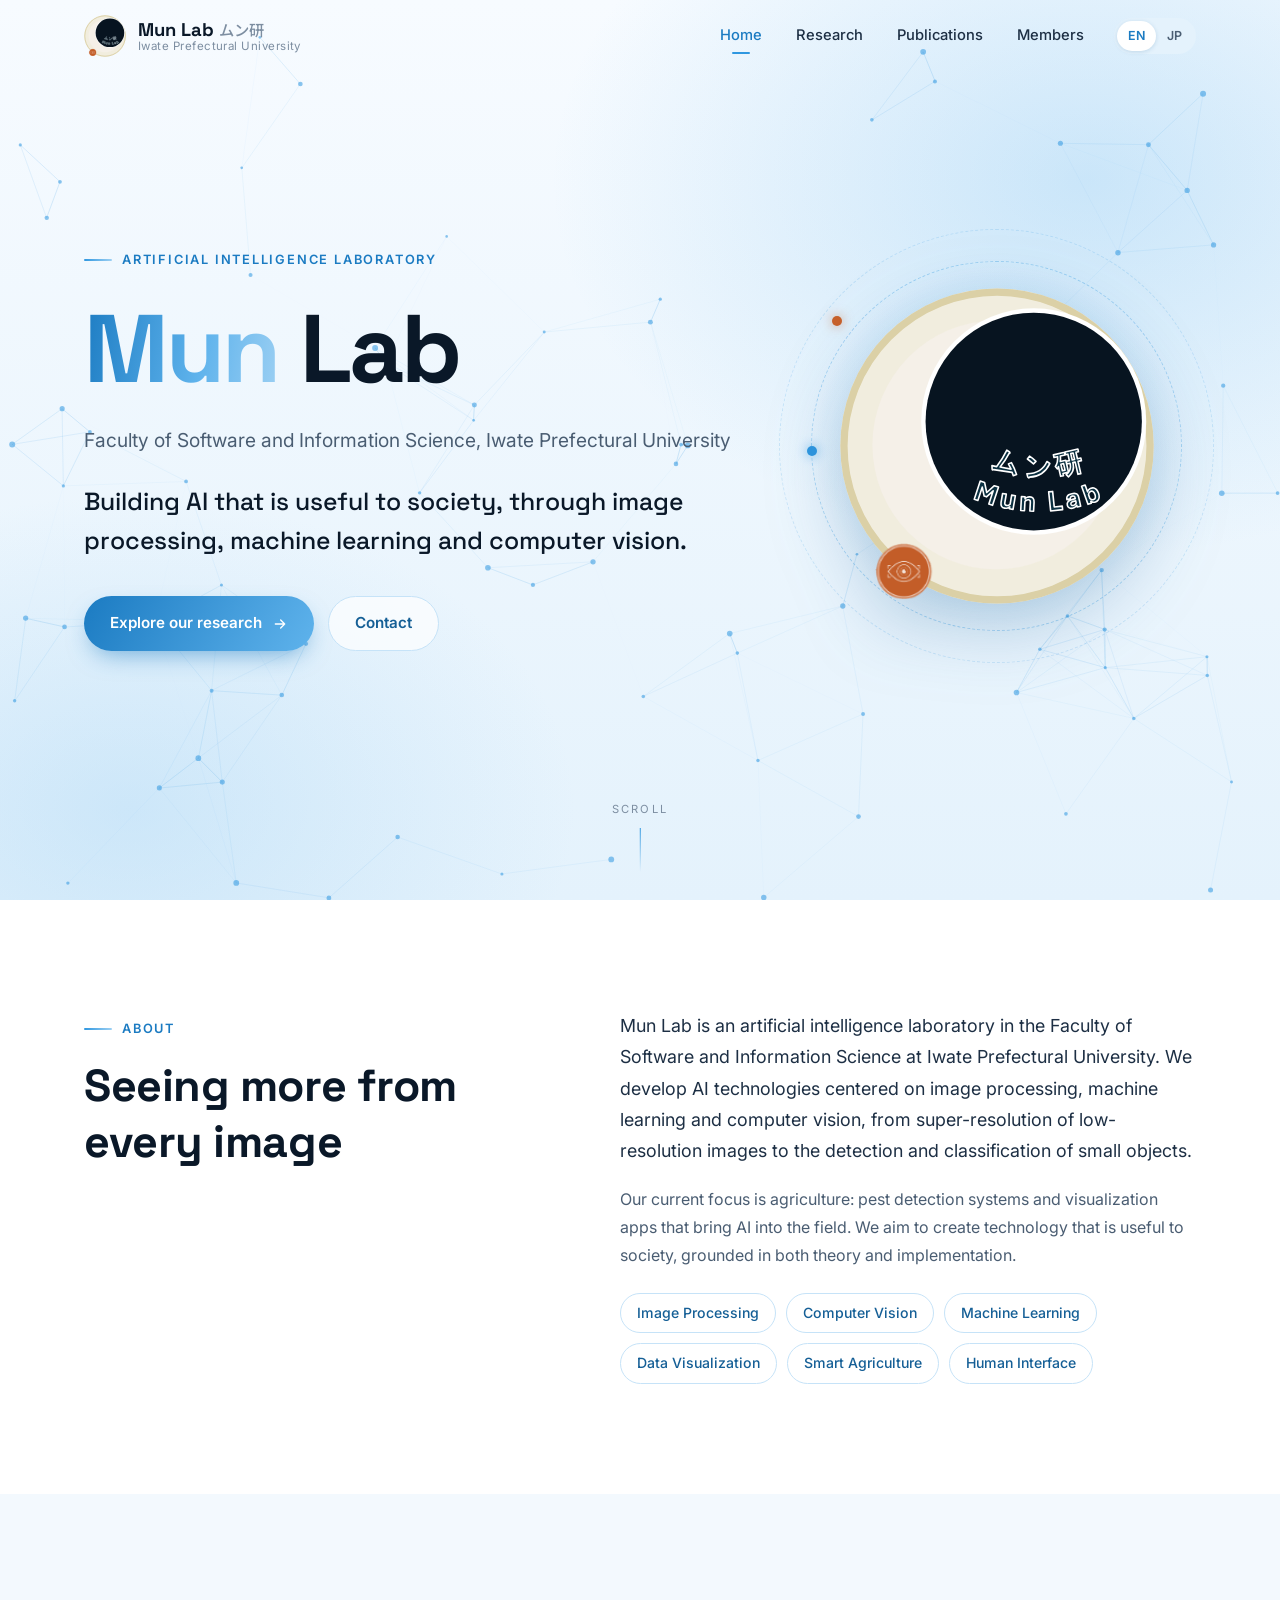
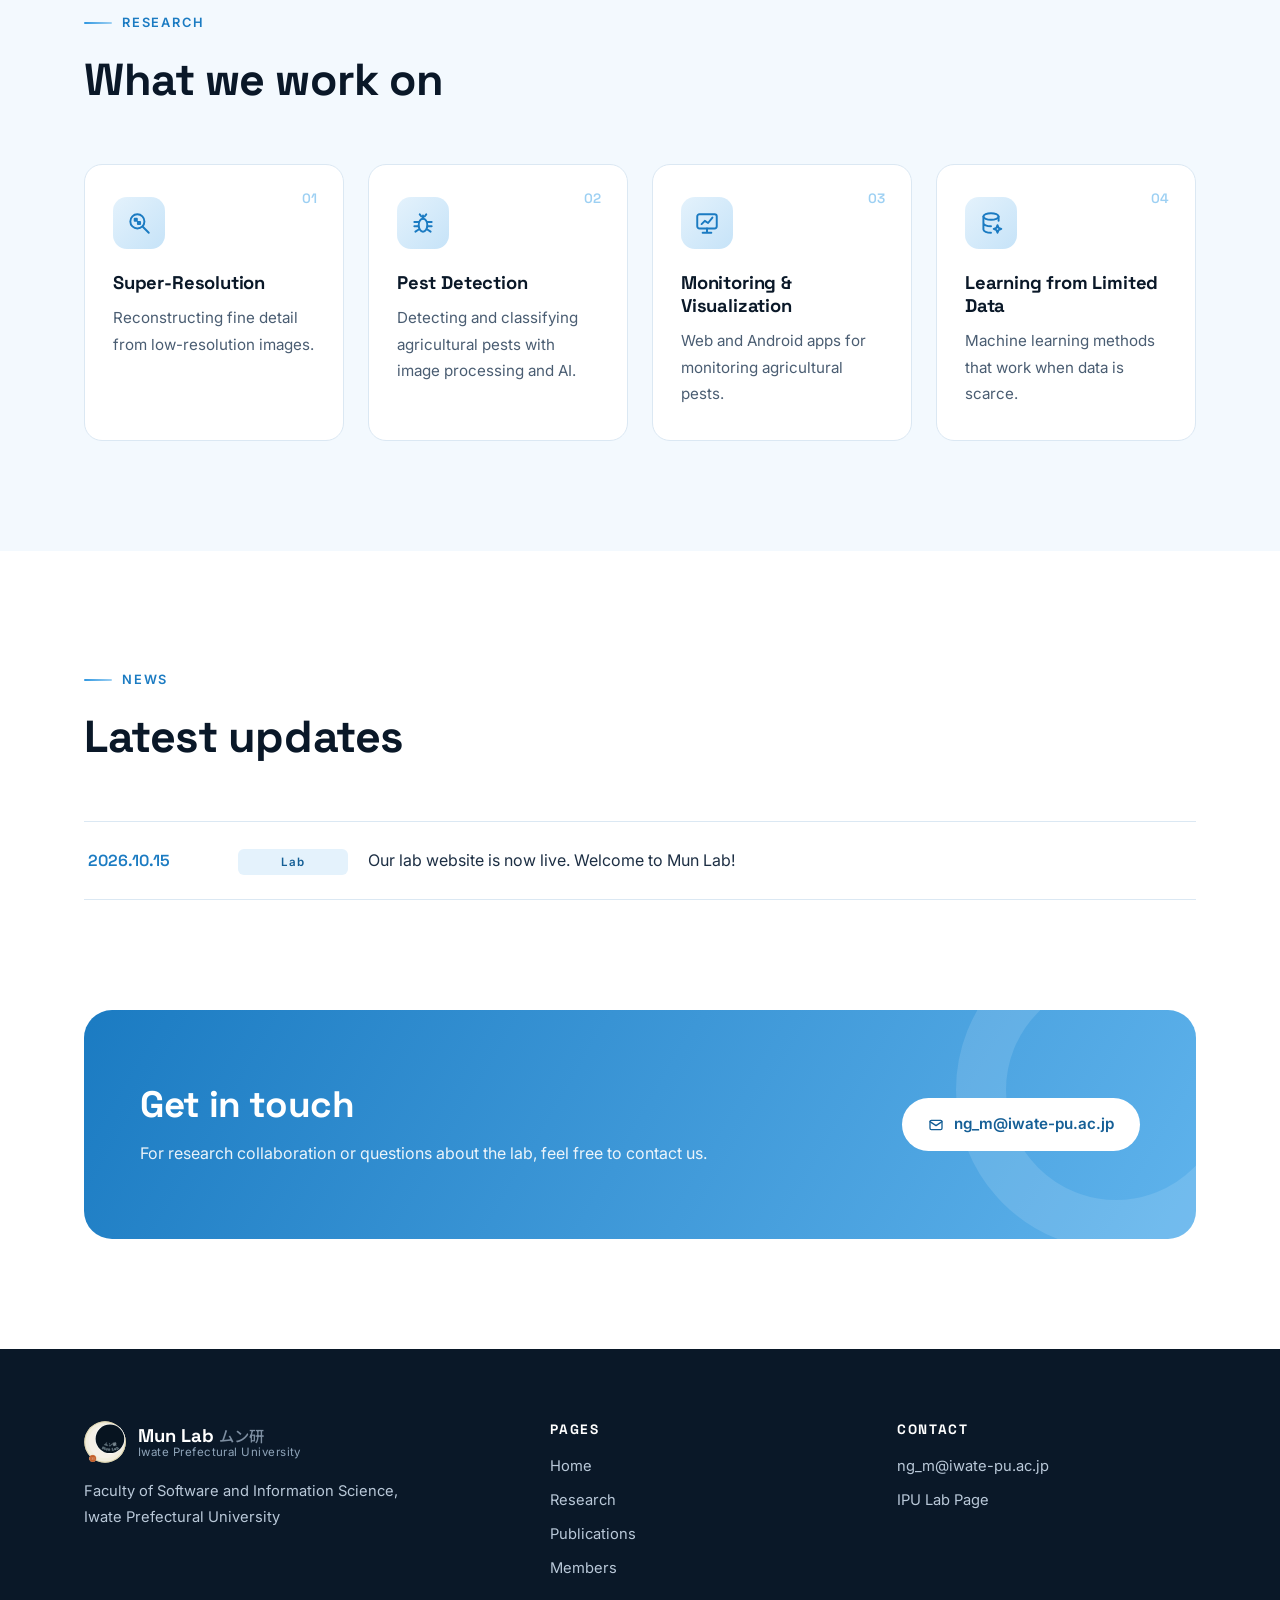
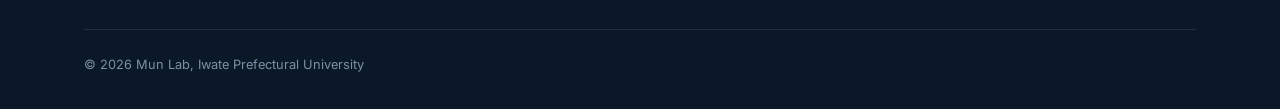
==== index.html @ 949eb526 "Initial lab homepage Co-Authored-By: Claude Opus 5.5 <noreply@anthropic.com>" ====
<!doctype html>
<html lang="en" data-lang="en">
<head>
  <meta charset="utf-8">
  <meta name="viewport" content="width=device-width, initial-scale=1">
  <title>Mun Lab | Iwate Prefectural University</title>
  <meta name="description" content="Mun Lab (ムン研) — AI laboratory for image processing, computer vision and machine learning at Iwate Prefectural University.">
  <link rel="icon" href="assets/logo.svg" type="image/svg+xml">
  <link rel="preconnect" href="https://fonts.googleapis.com">
  <link rel="preconnect" href="https://fonts.gstatic.com" crossorigin>
  <link href="https://fonts.googleapis.com/css2?family=Inter:wght@400;500;600;700&family=Noto+Sans+JP:wght@400;500;700&family=Space+Grotesk:wght@500;600;700&display=swap" rel="stylesheet">
  <link rel="stylesheet" href="css/style.css">
  <script>(function(){var l;try{l=localStorage.getItem("lang")}catch(e){}if(!l)l=(navigator.language||"").slice(0,2)==="ja"?"ja":"en";document.documentElement.setAttribute("data-lang",l);document.documentElement.lang=l})()</script>
</head>
<body data-page="home"
      data-title-en="Mun Lab | Iwate Prefectural University"
      data-title-ja="ムン研究室 | 岩手県立大学">

  <div id="site-header"></div>

  <main>
    <!-- ===== Hero ===== -->
    <section class="hero">
      <canvas class="net-canvas" aria-hidden="true"></canvas>
      <div class="container hero-content">
        <div>
          <div class="eyebrow reveal">
            <span data-l="en">Artificial Intelligence Laboratory</span>
            <span data-l="ja">人工知能研究室</span>
          </div>
          <h1 class="words"><span class="grad">Mun</span> Lab</h1>
          <p class="hero-sub reveal" style="--d:.3s">
            <span data-l="en">Faculty of Software and Information Science, Iwate Prefectural University</span>
            <span data-l="ja">岩手県立大学 ソフトウェア情報学部 ムン研究室</span>
          </p>
          <p class="hero-lead words" style="--d:.5s" data-l="en">Building AI that is useful to society, through image processing, machine learning and computer vision.</p>
          <p class="hero-lead words" style="--d:.5s" data-l="ja">画像処理・機械学習・コンピュータビジョンで、社会に役立つAIをつくる。</p>
          <div class="hero-actions reveal" style="--d:.8s">
            <a class="btn btn-primary" href="research.html">
              <span data-l="en">Explore our research</span><span data-l="ja">研究内容を見る</span>
              <svg viewBox="0 0 24 24" fill="none" stroke="currentColor" stroke-width="2" stroke-linecap="round" stroke-linejoin="round"><path d="M5 12h14M13 6l6 6-6 6"/></svg>
            </a>
            <a class="btn btn-ghost" href="#contact">
              <span data-l="en">Contact</span><span data-l="ja">お問い合わせ</span>
            </a>
          </div>
        </div>
        <div class="hero-logo reveal" style="--d:.4s">
          <span class="orbit"></span>
          <span class="orbit o2"></span>
          <span class="logo-badge"><img src="assets/logo.svg" alt="Mun Lab logo"></span>
        </div>
      </div>
      <div class="scroll-hint">Scroll</div>
    </section>

    <!-- ===== About ===== -->
    <section class="section">
      <div class="container split">
        <div>
          <div class="eyebrow reveal">About</div>
          <h2 class="words" data-l="en">Seeing more from every image</h2>
          <h2 class="words" data-l="ja">画像から、より多くを見いだす</h2>
        </div>
        <div>
          <p class="lead-text reveal" data-l="en">
            Mun Lab is an artificial intelligence laboratory in the Faculty of Software and Information Science at
            Iwate Prefectural University. We develop AI technologies centered on image processing, machine learning
            and computer vision, from super-resolution of low-resolution images to the detection and classification
            of small objects.
          </p>
          <p class="lead-text reveal" data-l="ja">
            ムン研究室は、岩手県立大学ソフトウェア情報学部の人工知能分野の研究室です。画像処理・機械学習・コンピュータビジョンを中心に、低解像度画像の超解像や小さな物体の検出・分類などのAI技術に取り組んでいます。
          </p>
          <p class="reveal" data-l="en" style="color:var(--ink-2)">
            Our current focus is agriculture: pest detection systems and visualization apps that bring AI into the field.
            We aim to create technology that is useful to society, grounded in both theory and implementation.
          </p>
          <p class="reveal" data-l="ja" style="color:var(--ink-2)">
            現在は特に農業分野への応用に力を入れ、害虫検出システムや可視化アプリの開発を進めています。理論と実装の両面から、社会に役立つ技術の創出を目指しています。
          </p>
          <div class="chips reveal">
            <span class="chip" data-l="en">Image Processing</span><span class="chip" data-l="ja">画像情報処理</span>
            <span class="chip" data-l="en">Computer Vision</span><span class="chip" data-l="ja">コンピュータビジョン</span>
            <span class="chip" data-l="en">Machine Learning</span><span class="chip" data-l="ja">機械学習</span>
            <span class="chip" data-l="en">Data Visualization</span><span class="chip" data-l="ja">データ可視化</span>
            <span class="chip" data-l="en">Smart Agriculture</span><span class="chip" data-l="ja">スマート農業</span>
            <span class="chip" data-l="en">Human Interface</span><span class="chip" data-l="ja">ヒューマンインタフェース</span>
          </div>
        </div>
      </div>
    </section>

    <!-- ===== Research highlights ===== -->
    <section class="section tint">
      <div class="container">
        <div class="section-head">
          <div class="eyebrow reveal">Research</div>
          <h2 class="words" data-l="en">What we work on</h2>
          <h2 class="words" data-l="ja">研究テーマ</h2>
        </div>
        <div class="cards">
          <a class="card reveal" href="research.html#sr" style="--d:0s">
            <span class="card-num">01</span>
            <div class="card-icon"><svg viewBox="0 0 24 24" fill="none" stroke="currentColor" stroke-width="1.8" stroke-linecap="round" stroke-linejoin="round"><circle cx="10.5" cy="10.5" r="6.5"/><path d="M15.5 15.5L21 21M8 8h2v2H8zM11 11h2v2h-2z"/></svg></div>
            <h3 data-l="en">Super-Resolution</h3><h3 data-l="ja">超解像技術</h3>
            <p data-l="en">Reconstructing fine detail from low-resolution images.</p>
            <p data-l="ja">低解像度画像から精細な情報を復元します。</p>
          </a>
          <a class="card reveal" href="research.html#pest" style="--d:.1s">
            <span class="card-num">02</span>
            <div class="card-icon"><svg viewBox="0 0 24 24" fill="none" stroke="currentColor" stroke-width="1.8" stroke-linecap="round" stroke-linejoin="round"><ellipse cx="12" cy="14" rx="4" ry="6"/><path d="M12 8V5M9 4l1.5 2M15 4l-1.5 2M8 11H4M8 15H4M8 18l-3 2M16 11h4M16 15h4M16 18l3 2"/></svg></div>
            <h3 data-l="en">Pest Detection</h3><h3 data-l="ja">農業害虫の検出・分類</h3>
            <p data-l="en">Detecting and classifying agricultural pests with image processing and AI.</p>
            <p data-l="ja">画像処理とAIで農業害虫を検出・分類します。</p>
          </a>
          <a class="card reveal" href="research.html#vis" style="--d:.2s">
            <span class="card-num">03</span>
            <div class="card-icon"><svg viewBox="0 0 24 24" fill="none" stroke="currentColor" stroke-width="1.8" stroke-linecap="round" stroke-linejoin="round"><rect x="3" y="4" width="18" height="13" rx="2"/><path d="M7 13l3-3 3 2 4-5M8 21h8M12 17v4"/></svg></div>
            <h3 data-l="en">Monitoring &amp; Visualization</h3><h3 data-l="ja">モニタリングと可視化</h3>
            <p data-l="en">Web and Android apps for monitoring agricultural pests.</p>
            <p data-l="ja">Web・Androidアプリで害虫の発生状況を可視化します。</p>
          </a>
          <a class="card reveal" href="research.html#limited" style="--d:.3s">
            <span class="card-num">04</span>
            <div class="card-icon"><svg viewBox="0 0 24 24" fill="none" stroke="currentColor" stroke-width="1.8" stroke-linecap="round" stroke-linejoin="round"><ellipse cx="12" cy="6" rx="7" ry="3"/><path d="M5 6v6c0 1.7 3.1 3 7 3M19 6v4M5 12v6c0 1.7 3.1 3 7 3"/><path d="M18 14l1 2.5 2.5 1-2.5 1L18 21l-1-2.5-2.5-1 2.5-1z"/></svg></div>
            <h3 data-l="en">Learning from Limited Data</h3><h3 data-l="ja">限られたデータでの学習</h3>
            <p data-l="en">Machine learning methods that work when data is scarce.</p>
            <p data-l="ja">少ないデータでも機能する機械学習手法を研究します。</p>
          </a>
        </div>
      </div>
    </section>

    <!-- ===== News ===== -->
    <section class="section">
      <div class="container">
        <div class="section-head">
          <div class="eyebrow reveal">News</div>
          <h2 class="words" data-l="en">Latest updates</h2>
          <h2 class="words" data-l="ja">お知らせ</h2>
        </div>
        <ul class="news-list">
          <!-- Add new items at the top -->
          <li class="news-item reveal">
            <span class="news-date">2026.10.15</span>
            <span class="tag"><span data-l="en">Lab</span><span data-l="ja">研究室</span></span>
            <span>
              <span data-l="en">Our lab website is now live. Welcome to Mun Lab!</span>
              <span data-l="ja">研究室のホームページを公開しました。</span>
            </span>
          </li>
        </ul>
      </div>
    </section>

    <!-- ===== Contact ===== -->
    <section class="section" id="contact" style="padding-top:0">
      <div class="container">
        <div class="contact-band reveal">
          <div>
            <h2 data-l="en">Get in touch</h2>
            <h2 data-l="ja">お問い合わせ</h2>
            <p data-l="en">For research collaboration or questions about the lab, feel free to contact us.</p>
            <p data-l="ja">共同研究や研究室に関するご質問は、お気軽にご連絡ください。</p>
          </div>
          <a class="btn" href="mailto:ng_m@iwate-pu.ac.jp">
            <svg viewBox="0 0 24 24" fill="none" stroke="currentColor" stroke-width="2" stroke-linecap="round" stroke-linejoin="round"><rect x="3" y="5" width="18" height="14" rx="2"/><path d="M3 7l9 6 9-6"/></svg>
            ng_m@iwate-pu.ac.jp
          </a>
        </div>
      </div>
    </section>
  </main>

  <div id="site-footer"></div>
  <script src="js/main.js"></script>
</body>
</html>
---- css/style.css ----
/* =========================================================
   Mun Lab — shared styles
   ========================================================= */

:root {
  --sky-50:  #f3f9fe;
  --sky-100: #e4f2fc;
  --sky-200: #c6e3f8;
  --sky-300: #9dd0f3;
  --sky-400: #5fb3ec;
  --sky-500: #2f97e0;
  --sky-600: #1b7bc2;
  --sky-700: #155f96;

  --navy:    #0a1828;
  --ink:     #1d2f44;
  --ink-2:   #4a5d72;
  --ink-3:   #7d8ea1;
  --line:    #dbe8f3;
  --white:   #ffffff;
  --accent:  #c8602a;   /* from the logo */

  --radius:  18px;
  --shadow:  0 10px 30px -12px rgba(21, 95, 150, 0.25);
  --shadow-lg: 0 24px 60px -20px rgba(21, 95, 150, 0.35);
  --max:     1160px;
  --header-h: 72px;

  --font-sans: "Inter", "Noto Sans JP", system-ui, -apple-system, "Hiragino Sans", "Yu Gothic", sans-serif;
  --font-head: "Space Grotesk", "Noto Sans JP", "Inter", sans-serif;
}

*,
*::before,
*::after { box-sizing: border-box; }

html { scroll-behavior: smooth; -webkit-text-size-adjust: 100%; }

body {
  margin: 0;
  font-family: var(--font-sans);
  font-size: 16px;
  line-height: 1.75;
  color: var(--ink);
  background: var(--white);
  -webkit-font-smoothing: antialiased;
  overflow-x: hidden;
}

img { max-width: 100%; display: block; }
a { color: var(--sky-600); text-decoration: none; transition: color .2s; }
a:hover { color: var(--sky-700); }

h1, h2, h3, h4 {
  font-family: var(--font-head);
  color: var(--navy);
  line-height: 1.25;
  margin: 0 0 .5em;
  letter-spacing: -0.01em;
}

p { margin: 0 0 1em; }

.container {
  width: 100%;
  max-width: var(--max);
  margin: 0 auto;
  padding: 0 24px;
}

/* ---------- Language switching ---------- */
html[data-lang="en"] [data-l="ja"],
html[data-lang="ja"] [data-l="en"] { display: none !important; }

html[data-lang="ja"] body { line-height: 1.9; }

/* ---------- Header ---------- */
.site-header {
  position: fixed;
  inset: 0 0 auto 0;
  height: var(--header-h);
  z-index: 100;
  transition: background .3s, box-shadow .3s, backdrop-filter .3s;
}
.site-header.scrolled {
  background: rgba(255, 255, 255, 0.82);
  backdrop-filter: saturate(160%) blur(14px);
  -webkit-backdrop-filter: saturate(160%) blur(14px);
  box-shadow: 0 1px 0 var(--line);
}
.header-inner {
  height: 100%;
  display: flex;
  align-items: center;
  justify-content: space-between;
  gap: 24px;
}
.brand {
  display: flex;
  align-items: center;
  gap: 12px;
  color: var(--navy);
}
.brand-logo {
  flex: none;
  width: 42px; height: 42px;
}
.brand-logo img { width: 100%; height: 100%; object-fit: contain; }
.brand-text { display: flex; flex-direction: column; line-height: 1.15; }
.brand-name { font-family: var(--font-head); font-weight: 700; font-size: 1.15rem; }
.brand-sub { font-size: .72rem; color: var(--ink-3); letter-spacing: .04em; }

.nav { display: flex; align-items: center; gap: 6px; }
.nav a {
  position: relative;
  padding: 8px 14px;
  font-size: .92rem;
  font-weight: 500;
  color: var(--ink);
  border-radius: 999px;
}
.nav a::after {
  content: "";
  position: absolute;
  left: 50%; bottom: 3px;
  width: 0; height: 2px;
  background: var(--sky-500);
  border-radius: 2px;
  transform: translateX(-50%);
  transition: width .25s ease;
}
.nav a:hover::after,
.nav a.active::after { width: 18px; }
.nav a.active { color: var(--sky-600); }

.lang-switch {
  display: inline-flex;
  margin-left: 10px;
  padding: 3px;
  background: var(--sky-100);
  border-radius: 999px;
}
.lang-switch button {
  border: 0;
  background: transparent;
  font: inherit;
  font-size: .78rem;
  font-weight: 600;
  color: var(--ink-2);
  padding: 4px 11px;
  border-radius: 999px;
  cursor: pointer;
  transition: background .2s, color .2s;
}
.lang-switch button.active { background: var(--white); color: var(--sky-600); box-shadow: 0 1px 4px rgba(21,95,150,.18); }

.menu-toggle {
  display: none;
  width: 42px; height: 42px;
  border: 0; background: transparent;
  cursor: pointer;
  position: relative;
}
.menu-toggle span {
  position: absolute; left: 10px; right: 10px; height: 2px;
  background: var(--navy); border-radius: 2px;
  transition: transform .3s, opacity .3s;
}
.menu-toggle span:nth-child(1) { top: 14px; }
.menu-toggle span:nth-child(2) { top: 20px; }
.menu-toggle span:nth-child(3) { top: 26px; }
.menu-open .menu-toggle span:nth-child(1) { transform: translateY(6px) rotate(45deg); }
.menu-open .menu-toggle span:nth-child(2) { opacity: 0; }
.menu-open .menu-toggle span:nth-child(3) { transform: translateY(-6px) rotate(-45deg); }

/* ---------- Hero (home) ---------- */
.hero {
  position: relative;
  min-height: 100vh;
  min-height: 100svh;
  display: flex;
  align-items: center;
  overflow: hidden;
  background:
    radial-gradient(60% 60% at 85% 20%, rgba(95, 179, 236, .28), transparent 70%),
    radial-gradient(50% 50% at 10% 90%, rgba(157, 208, 243, .35), transparent 70%),
    linear-gradient(180deg, #f7fbff 0%, var(--sky-100) 100%);
}
.net-canvas {
  position: absolute;
  inset: 0;
  width: 100%;
  height: 100%;
  pointer-events: none;
}
.hero-content {
  position: relative;
  z-index: 2;
  padding-top: var(--header-h);
  padding-bottom: 80px; /* leave room for the scroll hint */
  display: grid;
  grid-template-columns: 1.25fr .75fr;
  align-items: center;
  gap: 48px;
}
.eyebrow {
  display: inline-flex;
  align-items: center;
  gap: 10px;
  font-size: .8rem;
  font-weight: 600;
  letter-spacing: .14em;
  text-transform: uppercase;
  color: var(--sky-600);
  margin-bottom: 18px;
}
.eyebrow::before {
  content: "";
  width: 28px; height: 2px;
  background: linear-gradient(90deg, var(--sky-500), var(--sky-300));
  border-radius: 2px;
}
.hero h1 {
  font-size: clamp(3rem, 8vw, 6rem);
  font-weight: 700;
  letter-spacing: -0.03em;
  margin-bottom: .15em;
}
.hero h1 .grad {
  background: linear-gradient(100deg, var(--sky-600), var(--sky-400) 60%, var(--sky-300));
  -webkit-background-clip: text;
  background-clip: text;
  color: transparent;
}
.hero-sub {
  font-size: clamp(1rem, 1.6vw, 1.2rem);
  color: var(--ink-2);
  margin-bottom: 8px;
}
.hero-lead {
  font-size: clamp(1.15rem, 2.2vw, 1.55rem);
  font-family: var(--font-head);
  font-weight: 500;
  color: var(--navy);
  max-width: 36em;
  margin: 26px 0 36px;
  line-height: 1.55;
}
.hero-actions { display: flex; flex-wrap: wrap; gap: 14px; }

.hero-logo {
  position: relative;
  justify-self: center;
  width: min(360px, 80%);
  aspect-ratio: 1;
}
.hero-logo::before {
  content: "";
  position: absolute;
  inset: -12%;
  border-radius: 50%;
  background: radial-gradient(circle, rgba(95,179,236,.35), transparent 65%);
  animation: pulse 6s ease-in-out infinite;
}
.logo-badge {
  position: relative;
  display: block;
  width: 100%;
  height: 100%;
  animation: float 7s ease-in-out infinite;
}
.logo-badge img {
  width: 100%;
  height: 100%;
  object-fit: contain;
  filter: drop-shadow(0 24px 36px rgba(21, 95, 150, .28));
}
.orbit {
  position: absolute;
  inset: -8%;
  border: 1px dashed rgba(47, 151, 224, .35);
  border-radius: 50%;
  animation: spin 40s linear infinite;
}
.orbit::after {
  content: "";
  position: absolute;
  top: 50%; left: -5px;
  width: 10px; height: 10px;
  background: var(--sky-500);
  border-radius: 50%;
  box-shadow: 0 0 12px var(--sky-400);
}
.orbit.o2 { inset: -18%; animation-duration: 60s; animation-direction: reverse; border-color: rgba(47,151,224,.18); }
.orbit.o2::after { background: var(--accent); box-shadow: 0 0 12px rgba(200,96,42,.6); top: 20%; left: 12%; }

@keyframes float { 0%,100% { transform: translateY(0); } 50% { transform: translateY(-14px); } }
@keyframes pulse { 0%,100% { opacity: .7; transform: scale(1); } 50% { opacity: 1; transform: scale(1.06); } }
@keyframes spin { to { transform: rotate(360deg); } }

.scroll-hint {
  position: absolute;
  left: 50%; bottom: 28px;
  transform: translateX(-50%);
  z-index: 2;
  display: flex; flex-direction: column; align-items: center; gap: 8px;
  font-size: .7rem; letter-spacing: .2em; text-transform: uppercase; color: var(--ink-3);
}
.scroll-hint::after {
  content: "";
  width: 1px; height: 44px;
  background: linear-gradient(var(--sky-500), transparent);
  animation: drip 2s ease-in-out infinite;
  transform-origin: top;
}
@media (max-height: 640px) { .scroll-hint { display: none; } }
@keyframes drip { 0% { transform: scaleY(0); } 50% { transform: scaleY(1); } 100% { transform: scaleY(1); opacity: 0; } }

/* ---------- Buttons ---------- */
.btn {
  display: inline-flex;
  align-items: center;
  gap: 10px;
  padding: 13px 26px;
  border-radius: 999px;
  font-weight: 600;
  font-size: .95rem;
  transition: transform .2s, box-shadow .2s, background .2s, color .2s;
}
.btn-primary {
  background: linear-gradient(120deg, var(--sky-600), var(--sky-400));
  color: var(--white);
  box-shadow: 0 10px 24px -8px rgba(27, 123, 194, .6);
}
.btn-primary:hover { color: var(--white); transform: translateY(-2px); box-shadow: 0 16px 30px -10px rgba(27, 123, 194, .7); }
.btn-ghost {
  background: rgba(255,255,255,.7);
  color: var(--sky-700);
  border: 1px solid var(--sky-200);
}
.btn-ghost:hover { background: var(--white); transform: translateY(-2px); }
.btn svg { width: 16px; height: 16px; transition: transform .2s; }
.btn:hover svg { transform: translateX(3px); }

/* ---------- Page header (sub pages) ---------- */
.page-hero {
  position: relative;
  overflow: hidden;
  padding: calc(var(--header-h) + 80px) 0 80px;
  background:
    radial-gradient(50% 80% at 90% 0%, rgba(95, 179, 236, .3), transparent 70%),
    linear-gradient(180deg, #f7fbff, var(--sky-100));
}
.page-hero .container { position: relative; z-index: 2; }
.page-hero h1 { font-size: clamp(2.4rem, 6vw, 4rem); letter-spacing: -0.02em; margin-bottom: .2em; }
.page-hero p { color: var(--ink-2); font-size: 1.1rem; max-width: 40em; margin: 0; }

/* ---------- Sections ---------- */
.section { padding: 110px 0; position: relative; }
.section.tint { background: var(--sky-50); }
.section-head { margin-bottom: 56px; max-width: 720px; }
.section-head h2 { font-size: clamp(1.9rem, 4vw, 2.8rem); }
.section-head p { color: var(--ink-2); font-size: 1.05rem; }
.section-head.center { margin-left: auto; margin-right: auto; text-align: center; }
.section-head.center .eyebrow { justify-content: center; }

.split {
  display: grid;
  grid-template-columns: .9fr 1.1fr;
  gap: 64px;
  align-items: start;
}
.split > div > h2 { font-size: clamp(1.9rem, 4vw, 2.8rem); }
.lead-text { font-size: 1.12rem; color: var(--ink); }

.chips { display: flex; flex-wrap: wrap; gap: 10px; margin-top: 24px; }
.chip {
  padding: 7px 16px;
  border-radius: 999px;
  background: var(--white);
  border: 1px solid var(--sky-200);
  color: var(--sky-700);
  font-size: .88rem;
  font-weight: 500;
}

/* ---------- Cards ---------- */
.cards {
  display: grid;
  grid-template-columns: repeat(auto-fill, minmax(250px, 1fr));
  gap: 24px;
}
.card {
  position: relative;
  padding: 32px 28px;
  background: var(--white);
  border: 1px solid var(--line);
  border-radius: var(--radius);
  transition: transform .35s cubic-bezier(.2,.7,.2,1), box-shadow .35s, border-color .35s;
  overflow: hidden;
}
.card::before {
  content: "";
  position: absolute;
  inset: 0 0 auto 0;
  height: 3px;
  background: linear-gradient(90deg, var(--sky-500), var(--sky-300));
  transform: scaleX(0);
  transform-origin: left;
  transition: transform .4s ease;
}
.card:hover { transform: translateY(-6px); box-shadow: var(--shadow-lg); border-color: var(--sky-200); }
.card:hover::before { transform: scaleX(1); }
.card h3 { font-size: 1.15rem; margin-bottom: .6em; }
.card p { color: var(--ink-2); font-size: .95rem; margin: 0; }
.card-icon {
  width: 52px; height: 52px;
  display: grid; place-items: center;
  border-radius: 14px;
  background: linear-gradient(135deg, var(--sky-100), var(--sky-200));
  color: var(--sky-600);
  margin-bottom: 22px;
}
.card-icon svg { width: 26px; height: 26px; }
.card-num {
  position: absolute;
  top: 22px; right: 26px;
  font-family: var(--font-head);
  font-size: .85rem;
  font-weight: 600;
  color: var(--sky-300);
}

/* ---------- News ---------- */
.news-list { list-style: none; margin: 0; padding: 0; border-top: 1px solid var(--line); }
.news-item {
  display: grid;
  grid-template-columns: 130px 110px 1fr;
  gap: 20px;
  align-items: baseline;
  padding: 24px 4px;
  border-bottom: 1px solid var(--line);
}
.news-date { font-family: var(--font-head); font-weight: 600; color: var(--sky-600); }
.tag {
  display: inline-block;
  font-size: .72rem;
  font-weight: 600;
  letter-spacing: .06em;
  padding: 3px 10px;
  border-radius: 6px;
  background: var(--sky-100);
  color: var(--sky-700);
  text-align: center;
  white-space: nowrap;
}
.tag.accent { background: #fbeee6; color: var(--accent); }

/* ---------- Contact band ---------- */
.contact-band {
  position: relative;
  overflow: hidden;
  padding: 72px 56px;
  border-radius: 28px;
  background: linear-gradient(120deg, var(--sky-600), var(--sky-400));
  color: var(--white);
  display: flex;
  align-items: center;
  justify-content: space-between;
  gap: 32px;
  flex-wrap: wrap;
}
.contact-band::after {
  content: "";
  position: absolute;
  right: -80px; top: -80px;
  width: 320px; height: 320px;
  border-radius: 50%;
  border: 50px solid rgba(255,255,255,.12);
}
.contact-band h2 { color: var(--white); font-size: clamp(1.6rem, 3.4vw, 2.3rem); margin-bottom: .3em; }
.contact-band p { margin: 0; opacity: .9; }
.contact-band .btn { background: var(--white); color: var(--sky-700); position: relative; z-index: 1; }
.contact-band .btn:hover { transform: translateY(-2px); box-shadow: 0 14px 30px -10px rgba(0,0,0,.3); }

/* ---------- Research detail ---------- */
.theme {
  display: grid;
  grid-template-columns: 1fr 1fr;
  gap: 64px;
  align-items: center;
  padding: 64px 0;
  border-bottom: 1px solid var(--line);
}
.theme:last-child { border-bottom: 0; }
.theme:nth-child(even) .theme-visual { order: 2; }
.theme-visual {
  position: relative;
  aspect-ratio: 4 / 3;
  border-radius: 24px;
  background: linear-gradient(140deg, var(--sky-100), var(--sky-200));
  display: grid;
  place-items: center;
  overflow: hidden;
}
.theme-visual svg { width: 70%; height: 70%; }
.theme-num {
  font-family: var(--font-head);
  font-size: 4rem;
  font-weight: 700;
  line-height: 1;
  background: linear-gradient(180deg, var(--sky-300), rgba(157,208,243,.1));
  -webkit-background-clip: text;
  background-clip: text;
  color: transparent;
  margin-bottom: 8px;
}
.theme h3 { font-size: clamp(1.4rem, 2.6vw, 1.9rem); }
.theme p { color: var(--ink-2); }

.check-list { list-style: none; padding: 0; margin: 0; display: grid; gap: 14px; }
.check-list li {
  display: flex; gap: 14px; align-items: flex-start;
  padding: 20px 22px;
  background: var(--white);
  border: 1px solid var(--line);
  border-radius: 14px;
}
.check-list li::before {
  content: "";
  flex: none;
  width: 22px; height: 22px; margin-top: 3px;
  border-radius: 50%;
  background: var(--sky-500) url("data:image/svg+xml,%3Csvg xmlns='http://www.w3.org/2000/svg' viewBox='0 0 24 24' fill='none' stroke='white' stroke-width='3' stroke-linecap='round' stroke-linejoin='round'%3E%3Cpath d='M5 12l5 5 9-10'/%3E%3C/svg%3E") center / 13px no-repeat;
}

/* ---------- Publications ---------- */
.pub-year-title {
  font-size: 1.5rem;
  color: var(--sky-600);
  margin: 0 0 12px;
  padding-bottom: 8px;
  border-bottom: 2px solid var(--sky-100);
}
.pub-list { list-style: none; margin: 0 0 44px; padding: 0; }
.pub-list:last-child { margin-bottom: 0; }
.pub-list li {
  position: relative;
  padding: 12px 0 12px 22px;
  color: var(--ink-2);
  font-size: .95rem;
  line-height: 1.7;
  border-bottom: 1px solid var(--line);
}
.pub-list li:last-child { border-bottom: 0; }
.pub-list li::before {
  content: "";
  position: absolute; left: 4px; top: 22px;
  width: 6px; height: 6px; border-radius: 50%;
  background: var(--sky-400);
}
.pub-list b { color: var(--navy); font-weight: 600; }
.pub-title { color: var(--navy); font-weight: 500; }
.pub-doi { font-size: .85rem; word-break: break-all; }

.pub-link {
  display: inline-flex; align-items: center; gap: 6px;
  font-size: .8rem; font-weight: 600;
  padding: 4px 12px;
  border-radius: 6px;
  border: 1px solid var(--sky-200);
}
.pub-link:hover { background: var(--sky-50); }

.simple-list { list-style: none; margin: 0; padding: 0; display: grid; gap: 14px; }
.simple-list li {
  display: grid;
  grid-template-columns: 100px 1fr;
  gap: 20px;
  padding: 20px 24px;
  background: var(--white);
  border: 1px solid var(--line);
  border-radius: 14px;
}
.simple-list .when { font-family: var(--font-head); font-weight: 600; color: var(--sky-600); }
.simple-list .what { color: var(--navy); font-weight: 500; }
.simple-list .where { color: var(--ink-2); font-size: .92rem; }

/* ---------- Members ---------- */
.pi-card {
  display: grid;
  grid-template-columns: 260px 1fr;
  gap: 56px;
  padding: 48px;
  background: var(--white);
  border: 1px solid var(--line);
  border-radius: 28px;
  box-shadow: var(--shadow);
}
.avatar {
  width: 100%;
  aspect-ratio: 1;
  border-radius: 24px;
  background:
    radial-gradient(circle at 30% 25%, rgba(255,255,255,.5), transparent 50%),
    linear-gradient(140deg, var(--sky-300), var(--sky-600));
  display: grid;
  place-items: center;
  color: var(--white);
  font-family: var(--font-head);
  font-size: 4.5rem;
  font-weight: 700;
  letter-spacing: -0.02em;
}
.pi-role { color: var(--sky-600); font-weight: 600; font-size: .9rem; letter-spacing: .04em; margin-bottom: 4px; }
.pi-name { font-size: clamp(1.8rem, 3.5vw, 2.4rem); margin-bottom: 2px; }
.pi-kana { color: var(--ink-3); margin-bottom: 18px; }
.pi-aff { color: var(--ink-2); margin-bottom: 18px; }
.pi-links { display: flex; flex-wrap: wrap; gap: 10px; margin-bottom: 32px; }

.timeline { list-style: none; margin: 0 0 28px; padding: 0 0 0 20px; border-left: 2px solid var(--sky-200); }
.timeline li { position: relative; padding: 0 0 18px 18px; }
.timeline li::before {
  content: "";
  position: absolute;
  left: -27px; top: 8px;
  width: 12px; height: 12px;
  border-radius: 50%;
  background: var(--white);
  border: 3px solid var(--sky-400);
}
.timeline .when { font-family: var(--font-head); font-size: .85rem; font-weight: 600; color: var(--sky-600); }
.timeline .what { color: var(--ink); }
.sub-title { font-size: 1.05rem; margin: 8px 0 18px; color: var(--navy); }
.teaching { list-style: none; margin: 0 0 28px; padding: 0; display: grid; gap: 14px; }
.teaching .group { font-family: var(--font-head); font-size: .85rem; font-weight: 600; color: var(--sky-600); margin-bottom: 2px; }
.teaching ul { margin: 0; padding-left: 1.2em; color: var(--ink); }

.coming-soon {
  text-align: center;
  padding: 72px 24px;
  border: 2px dashed var(--sky-200);
  border-radius: 28px;
  background: var(--sky-50);
}
.coming-soon .dots { display: inline-flex; gap: 8px; margin-bottom: 18px; }
.coming-soon .dots span {
  width: 10px; height: 10px; border-radius: 50%;
  background: var(--sky-400);
  animation: bounce 1.4s ease-in-out infinite;
}
.coming-soon .dots span:nth-child(2) { animation-delay: .15s; }
.coming-soon .dots span:nth-child(3) { animation-delay: .3s; }
@keyframes bounce { 0%,80%,100% { transform: translateY(0); opacity: .5; } 40% { transform: translateY(-10px); opacity: 1; } }
.coming-soon h3 { font-size: 1.6rem; }
.coming-soon p { color: var(--ink-2); margin: 0; }

/* ---------- Footer ---------- */
.site-footer {
  background: var(--navy);
  color: #b9c8d8;
  padding: 72px 0 32px;
  font-size: .92rem;
}
.footer-grid {
  display: grid;
  grid-template-columns: 1.4fr 1fr 1fr;
  gap: 48px;
  padding-bottom: 48px;
  border-bottom: 1px solid rgba(255,255,255,.1);
}
.site-footer .brand { color: var(--white); margin-bottom: 16px; }
.site-footer .brand-sub { color: #8ea3b8; }
.site-footer h4 { color: var(--white); font-size: .85rem; letter-spacing: .12em; text-transform: uppercase; margin-bottom: 16px; }
.site-footer ul { list-style: none; margin: 0; padding: 0; display: grid; gap: 8px; }
.site-footer a { color: #b9c8d8; }
.site-footer a:hover { color: var(--sky-300); }
.footer-bottom { padding-top: 24px; font-size: .8rem; color: #7d90a4; }

/* ---------- Scroll reveal (float up) ---------- */
.reveal {
  opacity: 0;
  transform: translateY(40px);
  transition: opacity .9s cubic-bezier(.2,.7,.2,1), transform .9s cubic-bezier(.2,.7,.2,1);
  transition-delay: var(--d, 0s);
}
.reveal.in { opacity: 1; transform: none; }

/* Word-by-word float up */
.words .w {
  display: inline-block;
  opacity: 0;
  transform: translateY(.6em);
  filter: blur(6px);
  transition: opacity .7s ease, transform .7s cubic-bezier(.2,.7,.2,1), filter .7s ease;
  transition-delay: calc(var(--i) * 45ms + var(--d, 0s));
}
.words.in .w { opacity: 1; transform: none; filter: none; }

/* ---------- Responsive ---------- */
@media (max-width: 960px) {
  .hero-content { grid-template-columns: 1fr; text-align: left; gap: 24px; }
  .hero-logo { width: 200px; justify-self: start; order: -1; margin-top: 24px; }
  .scroll-hint { display: none; }
  .split, .theme { grid-template-columns: 1fr; gap: 32px; }
  .theme:nth-child(even) .theme-visual { order: 0; }
  .pi-card { grid-template-columns: 1fr; gap: 32px; padding: 32px; }
  .pi-card .avatar { max-width: 200px; }
  .footer-grid { grid-template-columns: 1fr 1fr; }
  .footer-grid > :first-child { grid-column: 1 / -1; }
}

@media (max-width: 820px) {
  .menu-toggle { display: block; }
  .nav {
    position: fixed;
    top: var(--header-h); left: 0; right: 0;
    flex-direction: column;
    align-items: stretch;
    gap: 0;
    padding: 12px 16px 24px;
    background: rgba(255,255,255,.97);
    backdrop-filter: blur(14px);
    box-shadow: 0 20px 40px -20px rgba(21,95,150,.3);
    transform: translateY(-120%);
    opacity: 0;
    transition: transform .35s ease, opacity .35s ease;
  }
  .menu-open .nav { transform: none; opacity: 1; }
  .menu-open .site-header { background: rgba(255,255,255,.97); }
  .nav a { padding: 14px 12px; border-radius: 10px; }
  .nav a::after { display: none; }
  .nav a.active { background: var(--sky-50); }
  .lang-switch { margin: 12px 0 0; align-self: flex-start; }
}

@media (max-width: 640px) {
  .container { padding: 0 16px; }
  .section { padding: 80px 0; }
  .news-item { grid-template-columns: 1fr; gap: 6px; }
  .news-item .tag { justify-self: start; }
  .simple-list li { grid-template-columns: 1fr; gap: 4px; }
  .contact-band { padding: 48px 28px; }
  .footer-grid { grid-template-columns: 1fr; }
  .brand-sub { display: none; }
}

@media (prefers-reduced-motion: reduce) {
  *, *::before, *::after { animation: none !important; transition: none !important; }
  .reveal, .words .w { opacity: 1; transform: none; filter: none; }
  html { scroll-behavior: auto; }
}
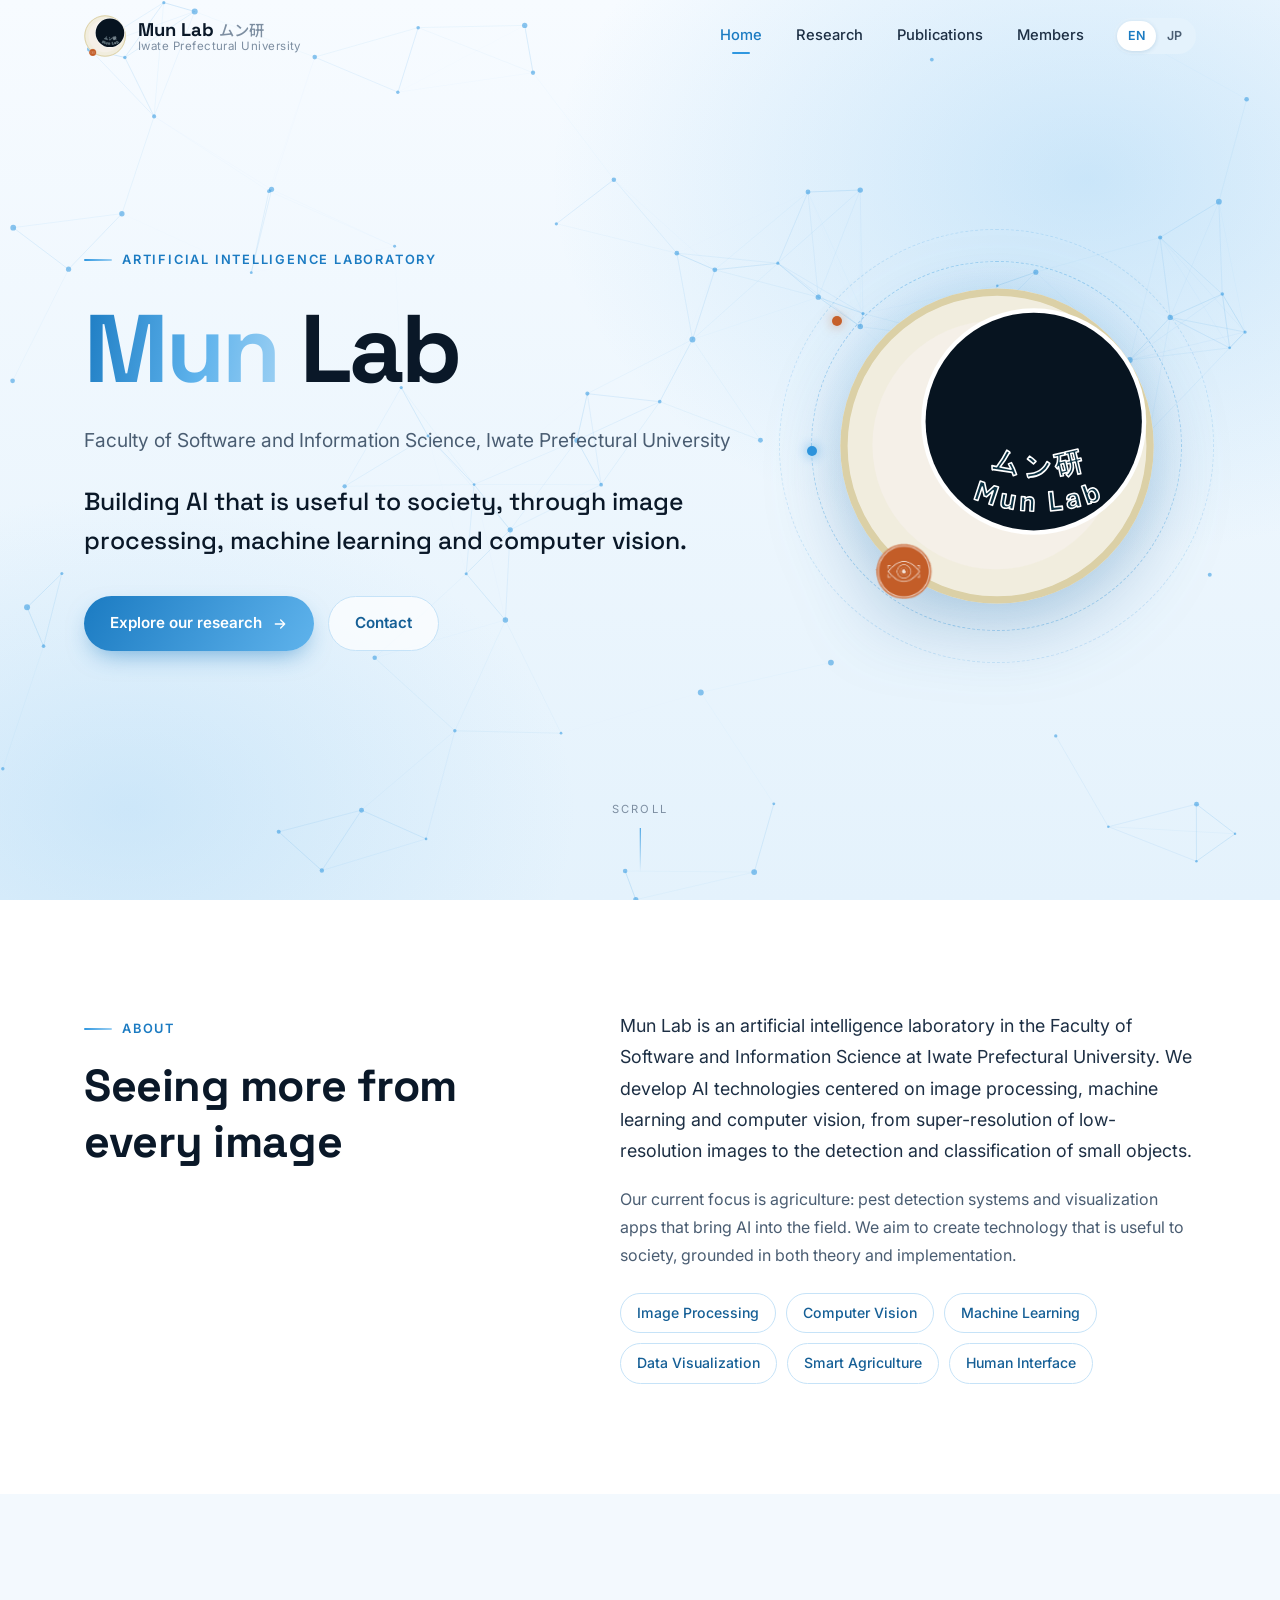
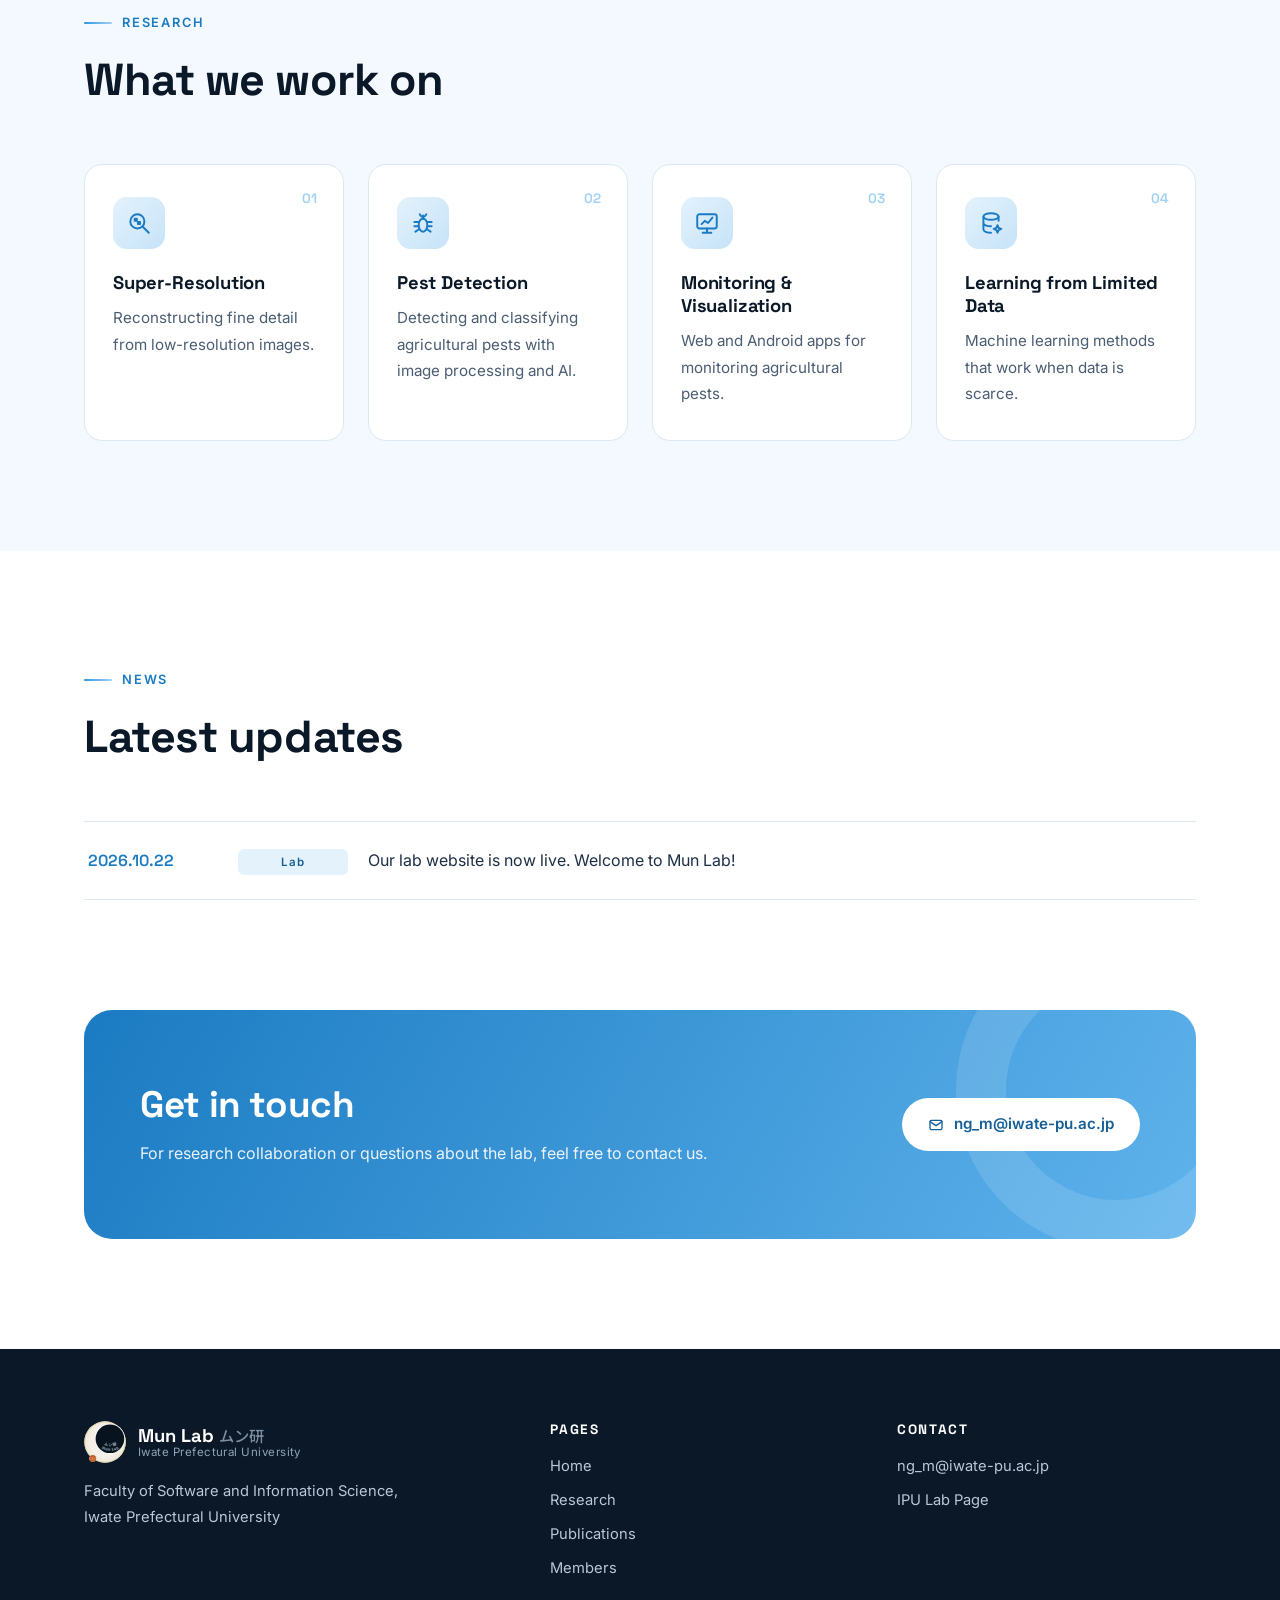
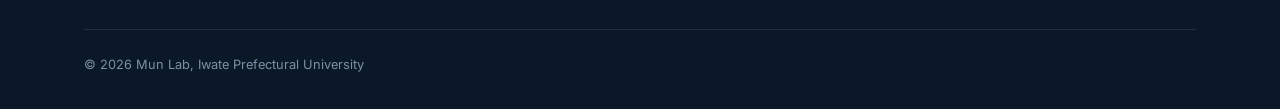
==== commit 2580f7d5: "Update homepage launch date to 2026.10.22 Co-Authored-By: Claude Opus 5.5 <noreply@anthropic.com>" ====
--- a/index.html
+++ b/index.html
@@ -143,7 +143,7 @@
         <ul class="news-list">
           <!-- Add new items at the top -->
           <li class="news-item reveal">
-            <span class="news-date">2026.10.15</span>
+            <span class="news-date">2026.10.22</span>
             <span class="tag"><span data-l="en">Lab</span><span data-l="ja">研究室</span></span>
             <span>
               <span data-l="en">Our lab website is now live. Welcome to Mun Lab!</span>
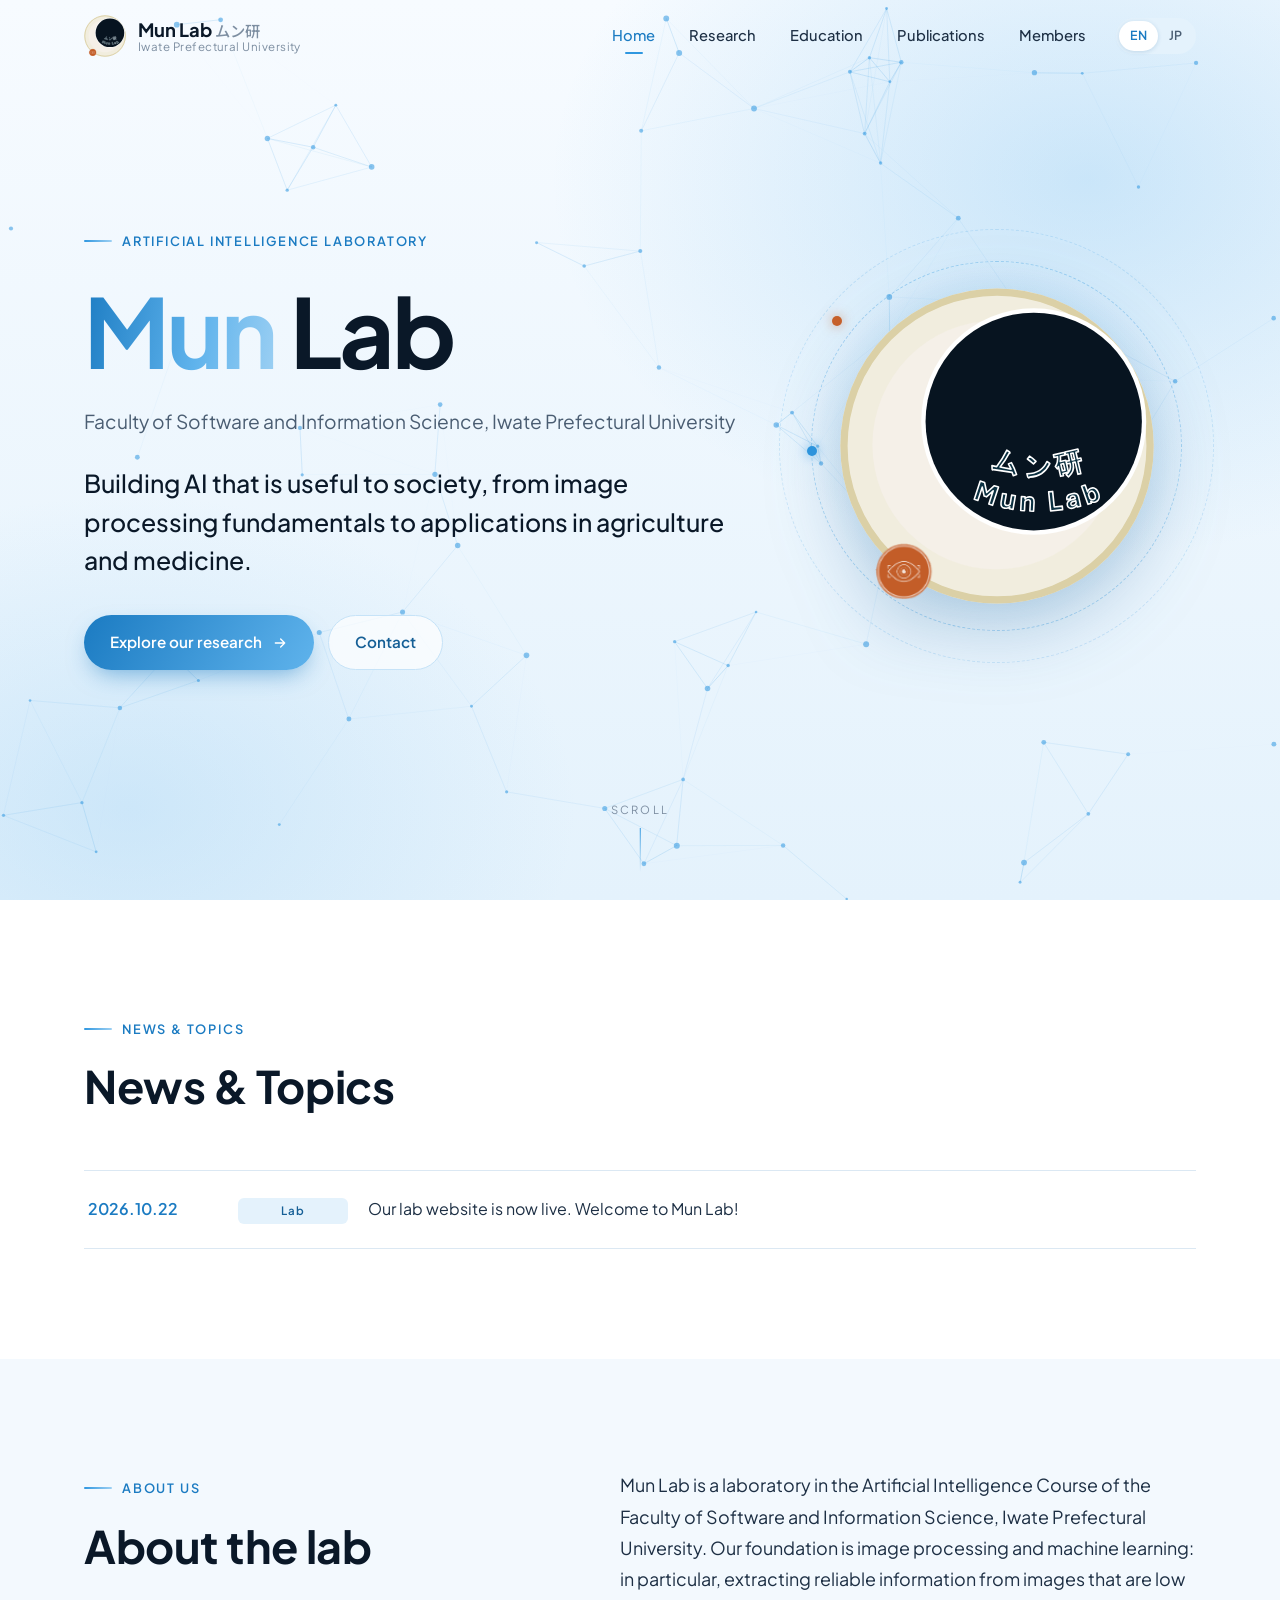
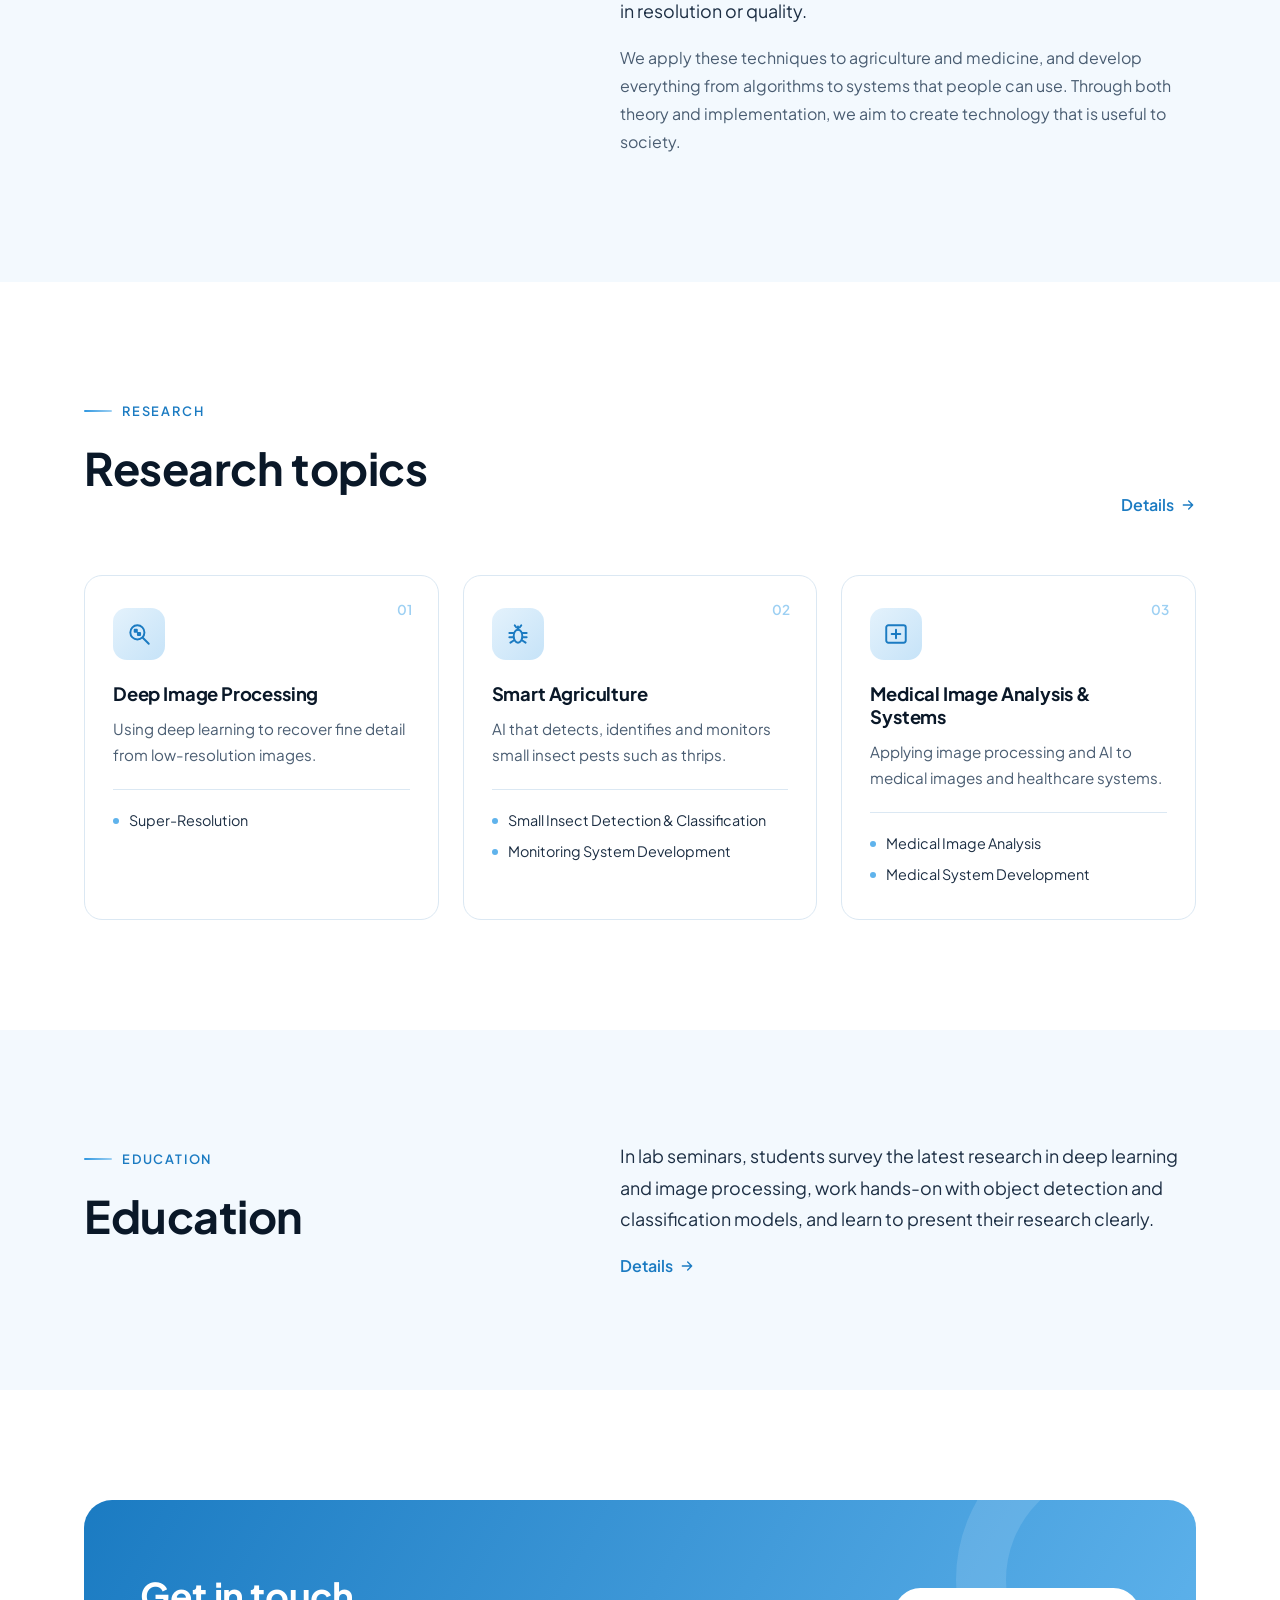
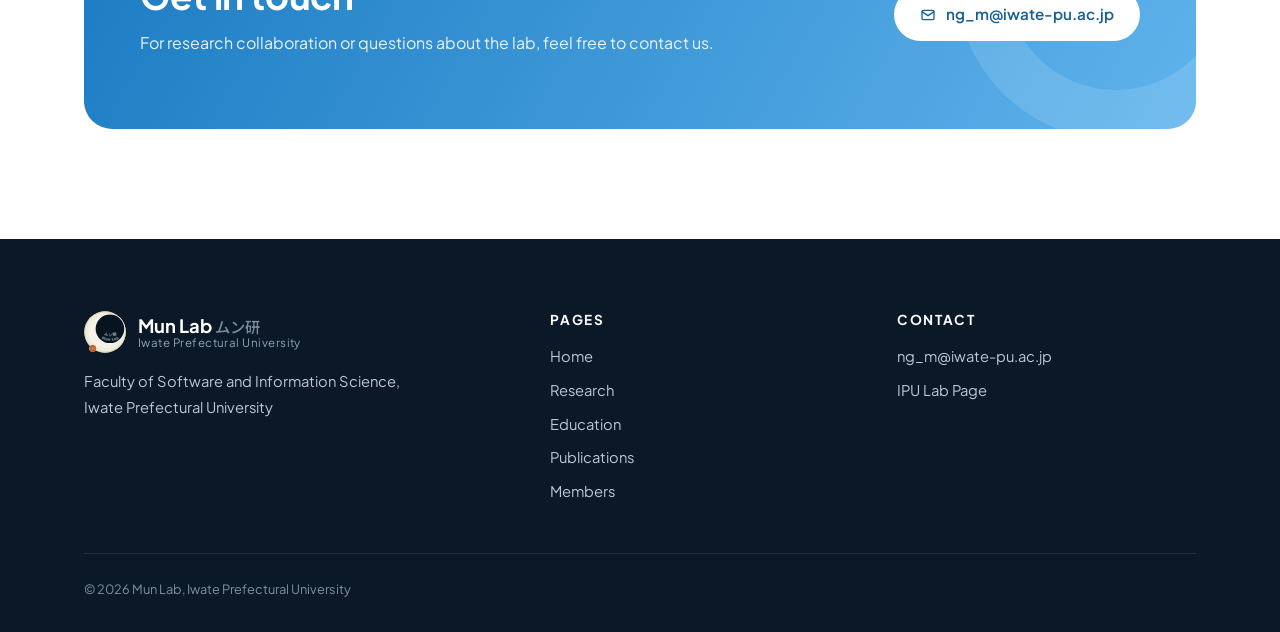
==== commit 92957011: "v1.1: Redesign home and research pages - Home: News & Topics, About, research topic cards, education" ====
--- a/index.html
+++ b/index.html
@@ -4,11 +4,11 @@
   <meta charset="utf-8">
   <meta name="viewport" content="width=device-width, initial-scale=1">
   <title>Mun Lab | Iwate Prefectural University</title>
-  <meta name="description" content="Mun Lab (ムン研) — AI laboratory for image processing, computer vision and machine learning at Iwate Prefectural University.">
+  <meta name="description" content="Mun Lab (ムン研) — AI laboratory at Iwate Prefectural University working on deep image processing and super-resolution, smart agriculture, and medical image analysis.">
   <link rel="icon" href="assets/logo.svg" type="image/svg+xml">
   <link rel="preconnect" href="https://fonts.googleapis.com">
   <link rel="preconnect" href="https://fonts.gstatic.com" crossorigin>
-  <link href="https://fonts.googleapis.com/css2?family=Inter:wght@400;500;600;700&family=Noto+Sans+JP:wght@400;500;700&family=Space+Grotesk:wght@500;600;700&display=swap" rel="stylesheet">
+  <link href="https://fonts.googleapis.com/css2?family=Plus+Jakarta+Sans:wght@400;500;600;700;800&family=Noto+Sans+JP:wght@400;500;700&display=swap" rel="stylesheet">
   <link rel="stylesheet" href="css/style.css">
   <script>(function(){var l;try{l=localStorage.getItem("lang")}catch(e){}if(!l)l=(navigator.language||"").slice(0,2)==="ja"?"ja":"en";document.documentElement.setAttribute("data-lang",l);document.documentElement.lang=l})()</script>
 </head>
@@ -33,8 +33,8 @@
             <span data-l="en">Faculty of Software and Information Science, Iwate Prefectural University</span>
             <span data-l="ja">岩手県立大学 ソフトウェア情報学部 ムン研究室</span>
           </p>
-          <p class="hero-lead words" style="--d:.5s" data-l="en">Building AI that is useful to society, through image processing, machine learning and computer vision.</p>
-          <p class="hero-lead words" style="--d:.5s" data-l="ja">画像処理・機械学習・コンピュータビジョンで、社会に役立つAIをつくる。</p>
+          <p class="hero-lead words" style="--d:.5s" data-l="en">Building AI that is useful to society, from image processing fundamentals to applications in agriculture and medicine.</p>
+          <p class="hero-lead words" style="--d:.5s" data-l="ja">画像処理の基礎から農業・医療への応用まで、社会に役立つAIをつくる。</p>
           <div class="hero-actions reveal" style="--d:.8s">
             <a class="btn btn-primary" href="research.html">
               <span data-l="en">Explore our research</span><span data-l="ja">研究内容を見る</span>
@@ -54,94 +54,16 @@
       <div class="scroll-hint">Scroll</div>
     </section>
 
-    <!-- ===== About ===== -->
-    <section class="section">
-      <div class="container split">
-        <div>
-          <div class="eyebrow reveal">About</div>
-          <h2 class="words" data-l="en">Seeing more from every image</h2>
-          <h2 class="words" data-l="ja">画像から、より多くを見いだす</h2>
-        </div>
-        <div>
-          <p class="lead-text reveal" data-l="en">
-            Mun Lab is an artificial intelligence laboratory in the Faculty of Software and Information Science at
-            Iwate Prefectural University. We develop AI technologies centered on image processing, machine learning
-            and computer vision, from super-resolution of low-resolution images to the detection and classification
-            of small objects.
-          </p>
-          <p class="lead-text reveal" data-l="ja">
-            ムン研究室は、岩手県立大学ソフトウェア情報学部の人工知能分野の研究室です。画像処理・機械学習・コンピュータビジョンを中心に、低解像度画像の超解像や小さな物体の検出・分類などのAI技術に取り組んでいます。
-          </p>
-          <p class="reveal" data-l="en" style="color:var(--ink-2)">
-            Our current focus is agriculture: pest detection systems and visualization apps that bring AI into the field.
-            We aim to create technology that is useful to society, grounded in both theory and implementation.
-          </p>
-          <p class="reveal" data-l="ja" style="color:var(--ink-2)">
-            現在は特に農業分野への応用に力を入れ、害虫検出システムや可視化アプリの開発を進めています。理論と実装の両面から、社会に役立つ技術の創出を目指しています。
-          </p>
-          <div class="chips reveal">
-            <span class="chip" data-l="en">Image Processing</span><span class="chip" data-l="ja">画像情報処理</span>
-            <span class="chip" data-l="en">Computer Vision</span><span class="chip" data-l="ja">コンピュータビジョン</span>
-            <span class="chip" data-l="en">Machine Learning</span><span class="chip" data-l="ja">機械学習</span>
-            <span class="chip" data-l="en">Data Visualization</span><span class="chip" data-l="ja">データ可視化</span>
-            <span class="chip" data-l="en">Smart Agriculture</span><span class="chip" data-l="ja">スマート農業</span>
-            <span class="chip" data-l="en">Human Interface</span><span class="chip" data-l="ja">ヒューマンインタフェース</span>
-          </div>
-        </div>
-      </div>
-    </section>
-
-    <!-- ===== Research highlights ===== -->
-    <section class="section tint">
-      <div class="container">
-        <div class="section-head">
-          <div class="eyebrow reveal">Research</div>
-          <h2 class="words" data-l="en">What we work on</h2>
-          <h2 class="words" data-l="ja">研究テーマ</h2>
-        </div>
-        <div class="cards">
-          <a class="card reveal" href="research.html#sr" style="--d:0s">
-            <span class="card-num">01</span>
-            <div class="card-icon"><svg viewBox="0 0 24 24" fill="none" stroke="currentColor" stroke-width="1.8" stroke-linecap="round" stroke-linejoin="round"><circle cx="10.5" cy="10.5" r="6.5"/><path d="M15.5 15.5L21 21M8 8h2v2H8zM11 11h2v2h-2z"/></svg></div>
-            <h3 data-l="en">Super-Resolution</h3><h3 data-l="ja">超解像技術</h3>
-            <p data-l="en">Reconstructing fine detail from low-resolution images.</p>
-            <p data-l="ja">低解像度画像から精細な情報を復元します。</p>
-          </a>
-          <a class="card reveal" href="research.html#pest" style="--d:.1s">
-            <span class="card-num">02</span>
-            <div class="card-icon"><svg viewBox="0 0 24 24" fill="none" stroke="currentColor" stroke-width="1.8" stroke-linecap="round" stroke-linejoin="round"><ellipse cx="12" cy="14" rx="4" ry="6"/><path d="M12 8V5M9 4l1.5 2M15 4l-1.5 2M8 11H4M8 15H4M8 18l-3 2M16 11h4M16 15h4M16 18l3 2"/></svg></div>
-            <h3 data-l="en">Pest Detection</h3><h3 data-l="ja">農業害虫の検出・分類</h3>
-            <p data-l="en">Detecting and classifying agricultural pests with image processing and AI.</p>
-            <p data-l="ja">画像処理とAIで農業害虫を検出・分類します。</p>
-          </a>
-          <a class="card reveal" href="research.html#vis" style="--d:.2s">
-            <span class="card-num">03</span>
-            <div class="card-icon"><svg viewBox="0 0 24 24" fill="none" stroke="currentColor" stroke-width="1.8" stroke-linecap="round" stroke-linejoin="round"><rect x="3" y="4" width="18" height="13" rx="2"/><path d="M7 13l3-3 3 2 4-5M8 21h8M12 17v4"/></svg></div>
-            <h3 data-l="en">Monitoring &amp; Visualization</h3><h3 data-l="ja">モニタリングと可視化</h3>
-            <p data-l="en">Web and Android apps for monitoring agricultural pests.</p>
-            <p data-l="ja">Web・Androidアプリで害虫の発生状況を可視化します。</p>
-          </a>
-          <a class="card reveal" href="research.html#limited" style="--d:.3s">
-            <span class="card-num">04</span>
-            <div class="card-icon"><svg viewBox="0 0 24 24" fill="none" stroke="currentColor" stroke-width="1.8" stroke-linecap="round" stroke-linejoin="round"><ellipse cx="12" cy="6" rx="7" ry="3"/><path d="M5 6v6c0 1.7 3.1 3 7 3M19 6v4M5 12v6c0 1.7 3.1 3 7 3"/><path d="M18 14l1 2.5 2.5 1-2.5 1L18 21l-1-2.5-2.5-1 2.5-1z"/></svg></div>
-            <h3 data-l="en">Learning from Limited Data</h3><h3 data-l="ja">限られたデータでの学習</h3>
-            <p data-l="en">Machine learning methods that work when data is scarce.</p>
-            <p data-l="ja">少ないデータでも機能する機械学習手法を研究します。</p>
-          </a>
-        </div>
-      </div>
-    </section>
-
-    <!-- ===== News ===== -->
+    <!-- ===== News & Topics ===== -->
     <section class="section">
       <div class="container">
         <div class="section-head">
-          <div class="eyebrow reveal">News</div>
-          <h2 class="words" data-l="en">Latest updates</h2>
-          <h2 class="words" data-l="ja">お知らせ</h2>
+          <div class="eyebrow reveal">News &amp; Topics</div>
+          <h2 class="words" data-l="en">News &amp; Topics</h2>
+          <h2 class="words" data-l="ja">お知らせ・トピックス</h2>
         </div>
         <ul class="news-list">
-          <!-- Add new items at the top -->
+          <!-- Add new items at the top. Tag: Lab / Paper / Award / Event / Media -->
           <li class="news-item reveal">
             <span class="news-date">2026.10.22</span>
             <span class="tag"><span data-l="en">Lab</span><span data-l="ja">研究室</span></span>
@@ -154,8 +76,105 @@
       </div>
     </section>
 
+    <!-- ===== About ===== -->
+    <section class="section tint">
+      <div class="container split">
+        <div>
+          <div class="eyebrow reveal">About us</div>
+          <h2 class="words" data-l="en">About the lab</h2>
+          <h2 class="words" data-l="ja">研究室について</h2>
+        </div>
+        <div>
+          <p class="lead-text reveal" data-l="en">
+            Mun Lab is a laboratory in the Artificial Intelligence Course of the Faculty of Software and Information
+            Science, Iwate Prefectural University. Our foundation is image processing and machine learning: in particular,
+            extracting reliable information from images that are low in resolution or quality.
+          </p>
+          <p class="lead-text reveal" data-l="ja">
+            ムン研究室は、岩手県立大学ソフトウェア情報学部 人工知能コースの研究室です。画像処理と機械学習を基盤とし、特に解像度や画質が十分でない画像から信頼できる情報を引き出す技術に取り組んでいます。
+          </p>
+          <p class="reveal" data-l="en" style="color:var(--ink-2)">
+            We apply these techniques to agriculture and medicine, and develop everything from algorithms to systems
+            that people can use. Through both theory and implementation, we aim to create technology that is useful to society.
+          </p>
+          <p class="reveal" data-l="ja" style="color:var(--ink-2)">
+            これらの技術を農業・医療分野へ応用し、アルゴリズムから実際に使えるシステムまでを開発しています。理論と実装の両面から、社会に役立つ技術の創出を目指しています。
+          </p>
+        </div>
+      </div>
+    </section>
+
+    <!-- ===== Research ===== -->
+    <section class="section">
+      <div class="container">
+        <div class="section-head with-link">
+          <div>
+            <div class="eyebrow reveal">Research</div>
+            <h2 class="words" data-l="en">Research topics</h2>
+            <h2 class="words" data-l="ja">研究テーマ</h2>
+          </div>
+          <a class="more-link reveal" href="research.html"><span data-l="en">Details</span><span data-l="ja">詳細</span> <svg viewBox="0 0 24 24" fill="none" stroke="currentColor" stroke-width="2" stroke-linecap="round" stroke-linejoin="round"><path d="M5 12h14M13 6l6 6-6 6"/></svg></a>
+        </div>
+        <div class="topic-cards">
+          <a class="card topic-card reveal" href="research.html#topic1" style="--d:0s">
+            <span class="card-num">01</span>
+            <div class="card-icon"><svg viewBox="0 0 24 24" fill="none" stroke="currentColor" stroke-width="1.8" stroke-linecap="round" stroke-linejoin="round"><circle cx="10.5" cy="10.5" r="6.5"/><path d="M15.5 15.5L21 21M8 8h2v2H8zM11 11h2v2h-2z"/></svg></div>
+            <h3 data-l="en">Deep Image Processing</h3><h3 data-l="ja">深層画像処理</h3>
+            <p data-l="en">Using deep learning to recover fine detail from low-resolution images.</p>
+            <p data-l="ja">深層学習を用いて、低解像度の画像から精細な情報を復元。</p>
+            <ul>
+              <li><span data-l="en">Super-Resolution</span><span data-l="ja">超解像</span></li>
+            </ul>
+          </a>
+          <a class="card topic-card reveal" href="research.html#topic2" style="--d:.1s">
+            <span class="card-num">02</span>
+            <div class="card-icon"><svg viewBox="0 0 24 24" fill="none" stroke="currentColor" stroke-width="1.8" stroke-linecap="round" stroke-linejoin="round"><ellipse cx="12" cy="14" rx="4" ry="6"/><path d="M12 8V5M9 4l1.5 2M15 4l-1.5 2M8 11H4M8 15H4M8 18l-3 2M16 11h4M16 15h4M16 18l3 2"/></svg></div>
+            <h3 data-l="en">Smart Agriculture</h3><h3 data-l="ja">スマート農業</h3>
+            <p data-l="en">AI that detects, identifies and monitors small insect pests such as thrips.</p>
+            <p data-l="ja">アザミウマなどの微小害虫を検出・識別し、発生状況をモニタリングするAI技術。</p>
+            <ul>
+              <li><span data-l="en">Small Insect Detection &amp; Classification</span><span data-l="ja">微小害虫の検出・分類</span></li>
+              <li><span data-l="en">Monitoring System Development</span><span data-l="ja">モニタリングシステムの開発</span></li>
+            </ul>
+          </a>
+          <a class="card topic-card reveal" href="research.html#topic3" style="--d:.2s">
+            <span class="card-num">03</span>
+            <div class="card-icon"><svg viewBox="0 0 24 24" fill="none" stroke="currentColor" stroke-width="1.8" stroke-linecap="round" stroke-linejoin="round"><rect x="3" y="4" width="18" height="16" rx="2"/><path d="M12 8v8M8 12h8"/></svg></div>
+            <h3 data-l="en">Medical Image Analysis &amp; Systems</h3><h3 data-l="ja">医療画像解析・医用システム開発</h3>
+            <p data-l="en">Applying image processing and AI to medical images and healthcare systems.</p>
+            <p data-l="ja">画像処理とAIを、医用画像の解析と医療システムに応用。</p>
+            <ul>
+              <li><span data-l="en">Medical Image Analysis</span><span data-l="ja">医療画像解析</span></li>
+              <li><span data-l="en">Medical System Development</span><span data-l="ja">医用システム開発</span></li>
+            </ul>
+          </a>
+        </div>
+      </div>
+    </section>
+
+    <!-- ===== Education ===== -->
+    <section class="section tint">
+      <div class="container split">
+        <div>
+          <div class="eyebrow reveal">Education</div>
+          <h2 class="words" data-l="en">Education</h2>
+          <h2 class="words" data-l="ja">教育</h2>
+        </div>
+        <div>
+          <p class="lead-text reveal" data-l="en">
+            In lab seminars, students survey the latest research in deep learning and image processing, work hands-on
+            with object detection and classification models, and learn to present their research clearly.
+          </p>
+          <p class="lead-text reveal" data-l="ja">
+            ゼミ・演習では、深層学習や画像処理に関する最新研究の調査、物体検出・分類モデルを用いた実践的な実験と評価、研究内容を分かりやすく伝えるプレゼンテーションに取り組みます。
+          </p>
+          <a class="more-link reveal" href="education.html"><span data-l="en">Details</span><span data-l="ja">詳細</span> <svg viewBox="0 0 24 24" fill="none" stroke="currentColor" stroke-width="2" stroke-linecap="round" stroke-linejoin="round"><path d="M5 12h14M13 6l6 6-6 6"/></svg></a>
+        </div>
+      </div>
+    </section>
+
     <!-- ===== Contact ===== -->
-    <section class="section" id="contact" style="padding-top:0">
+    <section class="section" id="contact">
       <div class="container">
         <div class="contact-band reveal">
           <div>
--- a/css/style.css
+++ b/css/style.css
@@ -26,8 +26,8 @@
   --max:     1160px;
   --header-h: 72px;
 
-  --font-sans: "Inter", "Noto Sans JP", system-ui, -apple-system, "Hiragino Sans", "Yu Gothic", sans-serif;
-  --font-head: "Space Grotesk", "Noto Sans JP", "Inter", sans-serif;
+  --font-sans: "Plus Jakarta Sans", "Noto Sans JP", system-ui, -apple-system, "Hiragino Sans", "Yu Gothic", sans-serif;
+  --font-head: "Plus Jakarta Sans", "Noto Sans JP", sans-serif;
 }
 
 *,
@@ -483,40 +483,93 @@
 .contact-band .btn { background: var(--white); color: var(--sky-700); position: relative; z-index: 1; }
 .contact-band .btn:hover { transform: translateY(-2px); box-shadow: 0 14px 30px -10px rgba(0,0,0,.3); }
 
-/* ---------- Research detail ---------- */
-.theme {
-  display: grid;
-  grid-template-columns: 1fr 1fr;
-  gap: 64px;
-  align-items: center;
-  padding: 64px 0;
-  border-bottom: 1px solid var(--line);
-}
-.theme:last-child { border-bottom: 0; }
-.theme:nth-child(even) .theme-visual { order: 2; }
-.theme-visual {
-  position: relative;
+/* ---------- Home: research topics & education ---------- */
+.section-head.with-link {
+  max-width: none;
+  display: flex; align-items: flex-end; justify-content: space-between; gap: 24px; flex-wrap: wrap;
+}
+.more-link { display: inline-flex; align-items: center; gap: 6px; font-weight: 600; white-space: nowrap; }
+.more-link svg { width: 16px; height: 16px; transition: transform .2s; }
+.more-link:hover svg { transform: translateX(3px); }
+
+.topic-cards { display: grid; grid-template-columns: repeat(3, 1fr); gap: 24px; }
+.topic-card { display: flex; flex-direction: column; color: inherit; }
+.topic-card:hover { color: inherit; }
+.topic-card ul {
+  list-style: none; margin: 20px 0 0; padding: 18px 0 0;
+  border-top: 1px solid var(--line);
+  display: grid; gap: 6px;
+  font-size: .9rem; color: var(--ink);
+}
+.topic-card li { position: relative; padding-left: 16px; }
+.topic-card li::before {
+  content: ""; position: absolute; left: 0; top: .7em;
+  width: 6px; height: 6px; border-radius: 50%; background: var(--sky-400);
+}
+
+.edu-sub { font-size: 1.05rem; margin: 28px 0 8px; padding-left: 12px; border-left: 3px solid var(--sky-400); }
+.edu-sub + p, .edu-sub + p + p { color: var(--ink-2); }
+.edu-groups { display: grid; gap: 18px; }
+.edu-group {
+  padding: 24px 28px;
+  background: var(--white);
+  border: 1px solid var(--line);
+  border-radius: 14px;
+}
+.edu-group h3 { font-size: .9rem; color: var(--sky-600); letter-spacing: .04em; margin-bottom: 8px; }
+.edu-group ul { margin: 0; padding-left: 1.2em; color: var(--ink); }
+
+/* ---------- Research page ---------- */
+.topic-index { display: grid; grid-template-columns: repeat(3, 1fr); gap: 16px; margin-top: 56px; }
+.topic-index a {
+  display: flex; align-items: center; gap: 14px;
+  padding: 20px 22px;
+  border: 1px solid var(--line);
+  border-radius: 14px;
+  color: var(--navy);
+  font-weight: 600;
+  transition: border-color .2s, box-shadow .2s, transform .2s;
+}
+.topic-index a:hover { border-color: var(--sky-300); box-shadow: var(--shadow); transform: translateY(-2px); color: var(--navy); }
+.topic-index-num { font-family: var(--font-head); font-size: 1.4rem; color: var(--sky-400); }
+
+.topic { scroll-margin-top: var(--header-h); }
+.topic-grid { display: grid; grid-template-columns: 340px 1fr; gap: 64px; align-items: start; }
+.topic-aside { position: sticky; top: calc(var(--header-h) + 32px); }
+.topic-label {
+  font-family: var(--font-head); font-size: .85rem; font-weight: 600;
+  letter-spacing: .14em; text-transform: uppercase; color: var(--sky-600);
+  margin-bottom: 10px;
+}
+.topic-aside h2 { font-size: clamp(1.6rem, 3vw, 2.1rem); }
+.topic-summary { color: var(--ink-2); }
+.topic-visual {
+  margin-top: 24px;
   aspect-ratio: 4 / 3;
-  border-radius: 24px;
-  background: linear-gradient(140deg, var(--sky-100), var(--sky-200));
-  display: grid;
-  place-items: center;
-  overflow: hidden;
-}
-.theme-visual svg { width: 70%; height: 70%; }
-.theme-num {
-  font-family: var(--font-head);
-  font-size: 4rem;
-  font-weight: 700;
-  line-height: 1;
-  background: linear-gradient(180deg, var(--sky-300), rgba(157,208,243,.1));
-  -webkit-background-clip: text;
-  background-clip: text;
-  color: transparent;
-  margin-bottom: 8px;
-}
-.theme h3 { font-size: clamp(1.4rem, 2.6vw, 1.9rem); }
-.theme p { color: var(--ink-2); }
+  border-radius: var(--radius);
+  background: linear-gradient(140deg, var(--white), var(--sky-50));
+  border: 1px solid var(--line);
+  box-shadow: 0 4px 14px -10px rgba(21, 95, 150, .35);
+  display: grid; place-items: center;
+}
+.topic-visual svg { width: 100%; height: 100%; }
+.topic-body > p { color: var(--ink); font-size: 1.02rem; }
+.topic-h {
+  font-size: 1.05rem;
+  margin: 40px 0 16px;
+  padding-left: 12px;
+  border-left: 3px solid var(--sky-400);
+}
+.subthemes { list-style: none; margin: 0; padding: 0; display: grid; grid-template-columns: repeat(2, 1fr); gap: 14px; }
+.subthemes li {
+  padding: 20px 22px;
+  background: var(--white);
+  border: 1px solid var(--line);
+  border-radius: 14px;
+}
+.subthemes li:only-child { grid-column: 1 / -1; }
+.subthemes h4 { font-size: 1rem; margin: 0 0 4px; }
+.subthemes p { margin: 0; color: var(--ink-2); font-size: .92rem; line-height: 1.65; }
 
 .check-list { list-style: none; padding: 0; margin: 0; display: grid; gap: 14px; }
 .check-list li {
@@ -562,6 +615,14 @@
 .pub-list b { color: var(--navy); font-weight: 600; }
 .pub-title { color: var(--navy); font-weight: 500; }
 .pub-doi { font-size: .85rem; word-break: break-all; }
+.pub-type {
+  display: inline-block; vertical-align: 1px;
+  margin-right: 6px; padding: 1px 8px;
+  border-radius: 5px;
+  font-size: .7rem; font-weight: 600; letter-spacing: .04em;
+  background: #fbeee6; color: var(--accent);
+}
+.pub-type.conf { background: var(--sky-100); color: var(--sky-700); }
 
 .pub-link {
   display: inline-flex; align-items: center; gap: 6px;
@@ -616,25 +677,11 @@
 .pi-name { font-size: clamp(1.8rem, 3.5vw, 2.4rem); margin-bottom: 2px; }
 .pi-kana { color: var(--ink-3); margin-bottom: 18px; }
 .pi-aff { color: var(--ink-2); margin-bottom: 18px; }
-.pi-links { display: flex; flex-wrap: wrap; gap: 10px; margin-bottom: 32px; }
-
-.timeline { list-style: none; margin: 0 0 28px; padding: 0 0 0 20px; border-left: 2px solid var(--sky-200); }
-.timeline li { position: relative; padding: 0 0 18px 18px; }
-.timeline li::before {
-  content: "";
-  position: absolute;
-  left: -27px; top: 8px;
-  width: 12px; height: 12px;
-  border-radius: 50%;
-  background: var(--white);
-  border: 3px solid var(--sky-400);
-}
-.timeline .when { font-family: var(--font-head); font-size: .85rem; font-weight: 600; color: var(--sky-600); }
-.timeline .what { color: var(--ink); }
-.sub-title { font-size: 1.05rem; margin: 8px 0 18px; color: var(--navy); }
-.teaching { list-style: none; margin: 0 0 28px; padding: 0; display: grid; gap: 14px; }
-.teaching .group { font-family: var(--font-head); font-size: .85rem; font-weight: 600; color: var(--sky-600); margin-bottom: 2px; }
-.teaching ul { margin: 0; padding-left: 1.2em; color: var(--ink); }
+.pi-links { display: flex; flex-wrap: wrap; gap: 10px; margin-top: 24px; }
+img.avatar { object-fit: cover; height: auto; }
+.pi-bio p { color: var(--ink); margin: 0 0 12px; }
+.pi-bio p:last-child { margin-bottom: 0; }
+.edu-text p { color: var(--ink); font-size: 1.05rem; }
 
 .coming-soon {
   text-align: center;
@@ -702,8 +749,10 @@
   .hero-content { grid-template-columns: 1fr; text-align: left; gap: 24px; }
   .hero-logo { width: 200px; justify-self: start; order: -1; margin-top: 24px; }
   .scroll-hint { display: none; }
-  .split, .theme { grid-template-columns: 1fr; gap: 32px; }
-  .theme:nth-child(even) .theme-visual { order: 0; }
+  .split, .topic-grid { grid-template-columns: 1fr; gap: 32px; }
+  .topic-aside { position: static; }
+  .topic-visual { display: none; }
+  .topic-cards, .topic-index { grid-template-columns: 1fr; }
   .pi-card { grid-template-columns: 1fr; gap: 32px; padding: 32px; }
   .pi-card .avatar { max-width: 200px; }
   .footer-grid { grid-template-columns: 1fr 1fr; }
@@ -740,6 +789,7 @@
   .news-item { grid-template-columns: 1fr; gap: 6px; }
   .news-item .tag { justify-self: start; }
   .simple-list li { grid-template-columns: 1fr; gap: 4px; }
+  .subthemes { grid-template-columns: 1fr; }
   .contact-band { padding: 48px 28px; }
   .footer-grid { grid-template-columns: 1fr; }
   .brand-sub { display: none; }
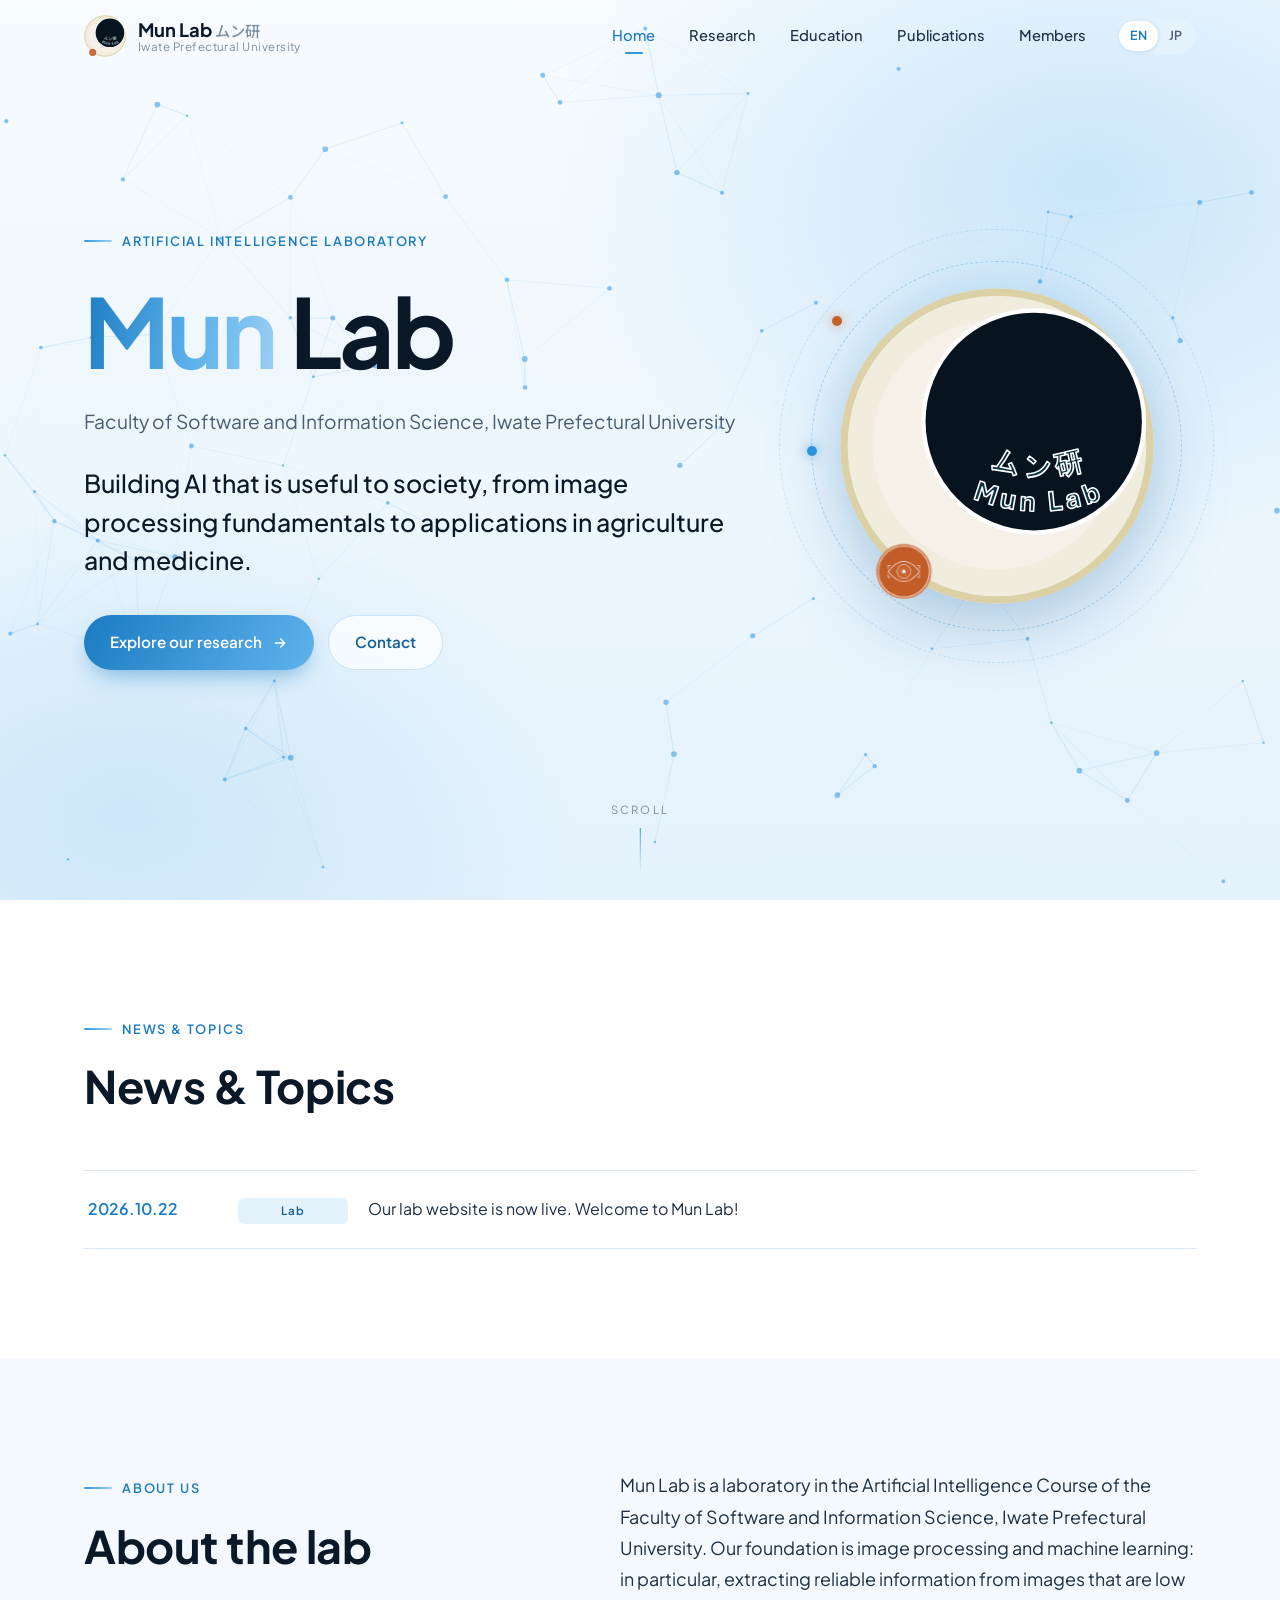
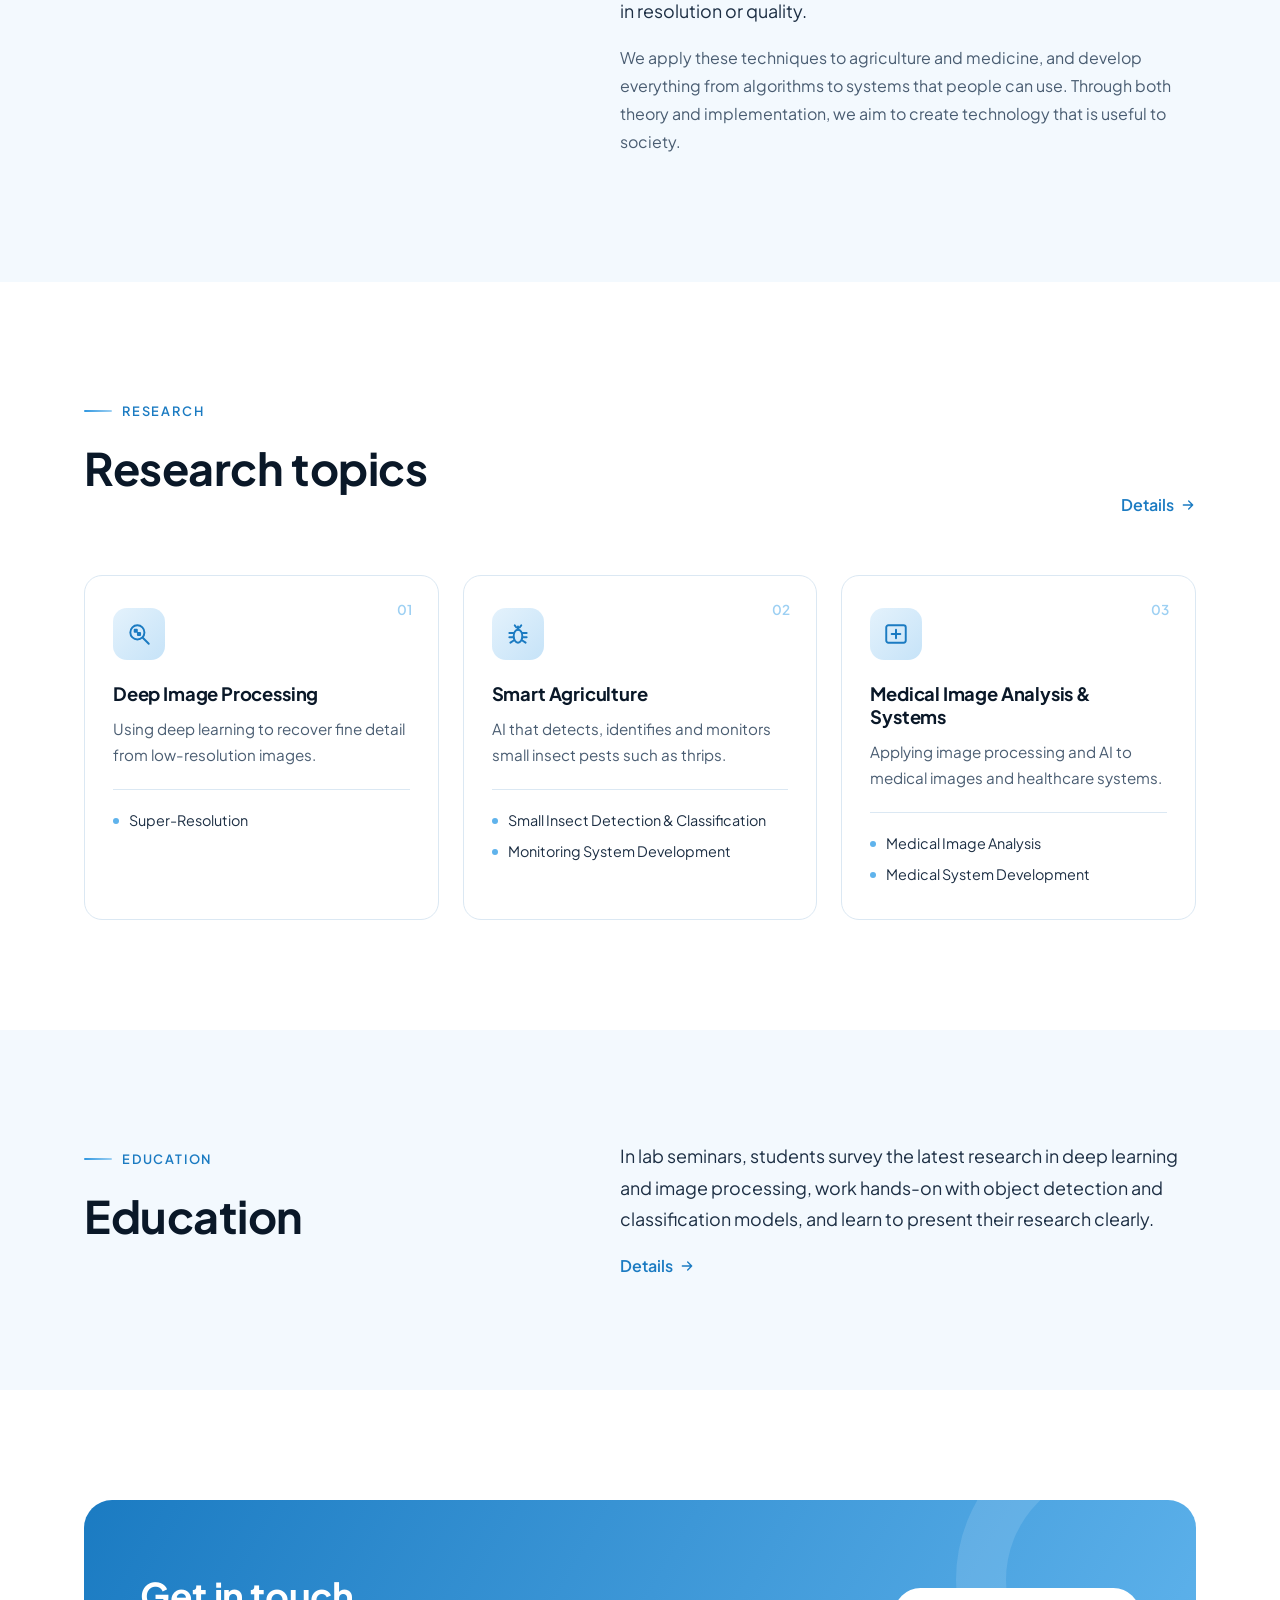
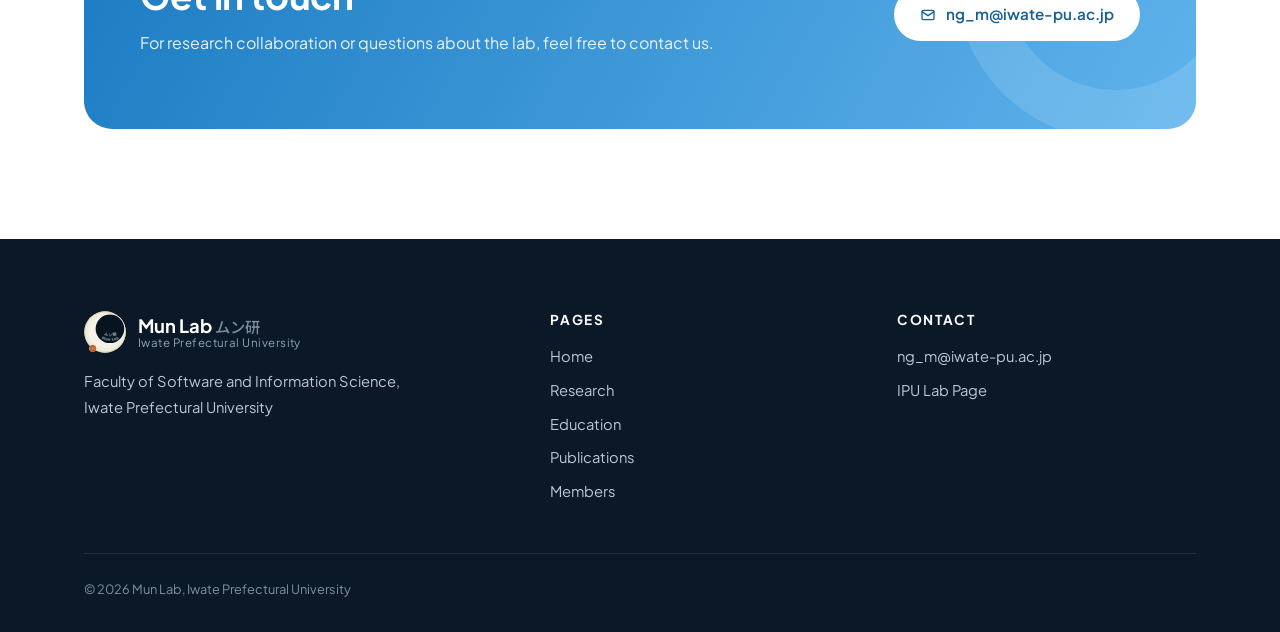
==== commit 76f8d2fb: "v1.2" ====
--- a/index.html
+++ b/index.html
@@ -9,7 +9,7 @@
   <link rel="preconnect" href="https://fonts.googleapis.com">
   <link rel="preconnect" href="https://fonts.gstatic.com" crossorigin>
   <link href="https://fonts.googleapis.com/css2?family=Plus+Jakarta+Sans:wght@400;500;600;700;800&family=Noto+Sans+JP:wght@400;500;700&display=swap" rel="stylesheet">
-  <link rel="stylesheet" href="css/style.css">
+  <link rel="stylesheet" href="css/style.css?v=1.1">
   <script>(function(){var l;try{l=localStorage.getItem("lang")}catch(e){}if(!l)l=(navigator.language||"").slice(0,2)==="ja"?"ja":"en";document.documentElement.setAttribute("data-lang",l);document.documentElement.lang=l})()</script>
 </head>
 <body data-page="home"
@@ -193,6 +193,6 @@
   </main>
 
   <div id="site-footer"></div>
-  <script src="js/main.js"></script>
+  <script src="js/main.js?v=1.1"></script>
 </body>
 </html>
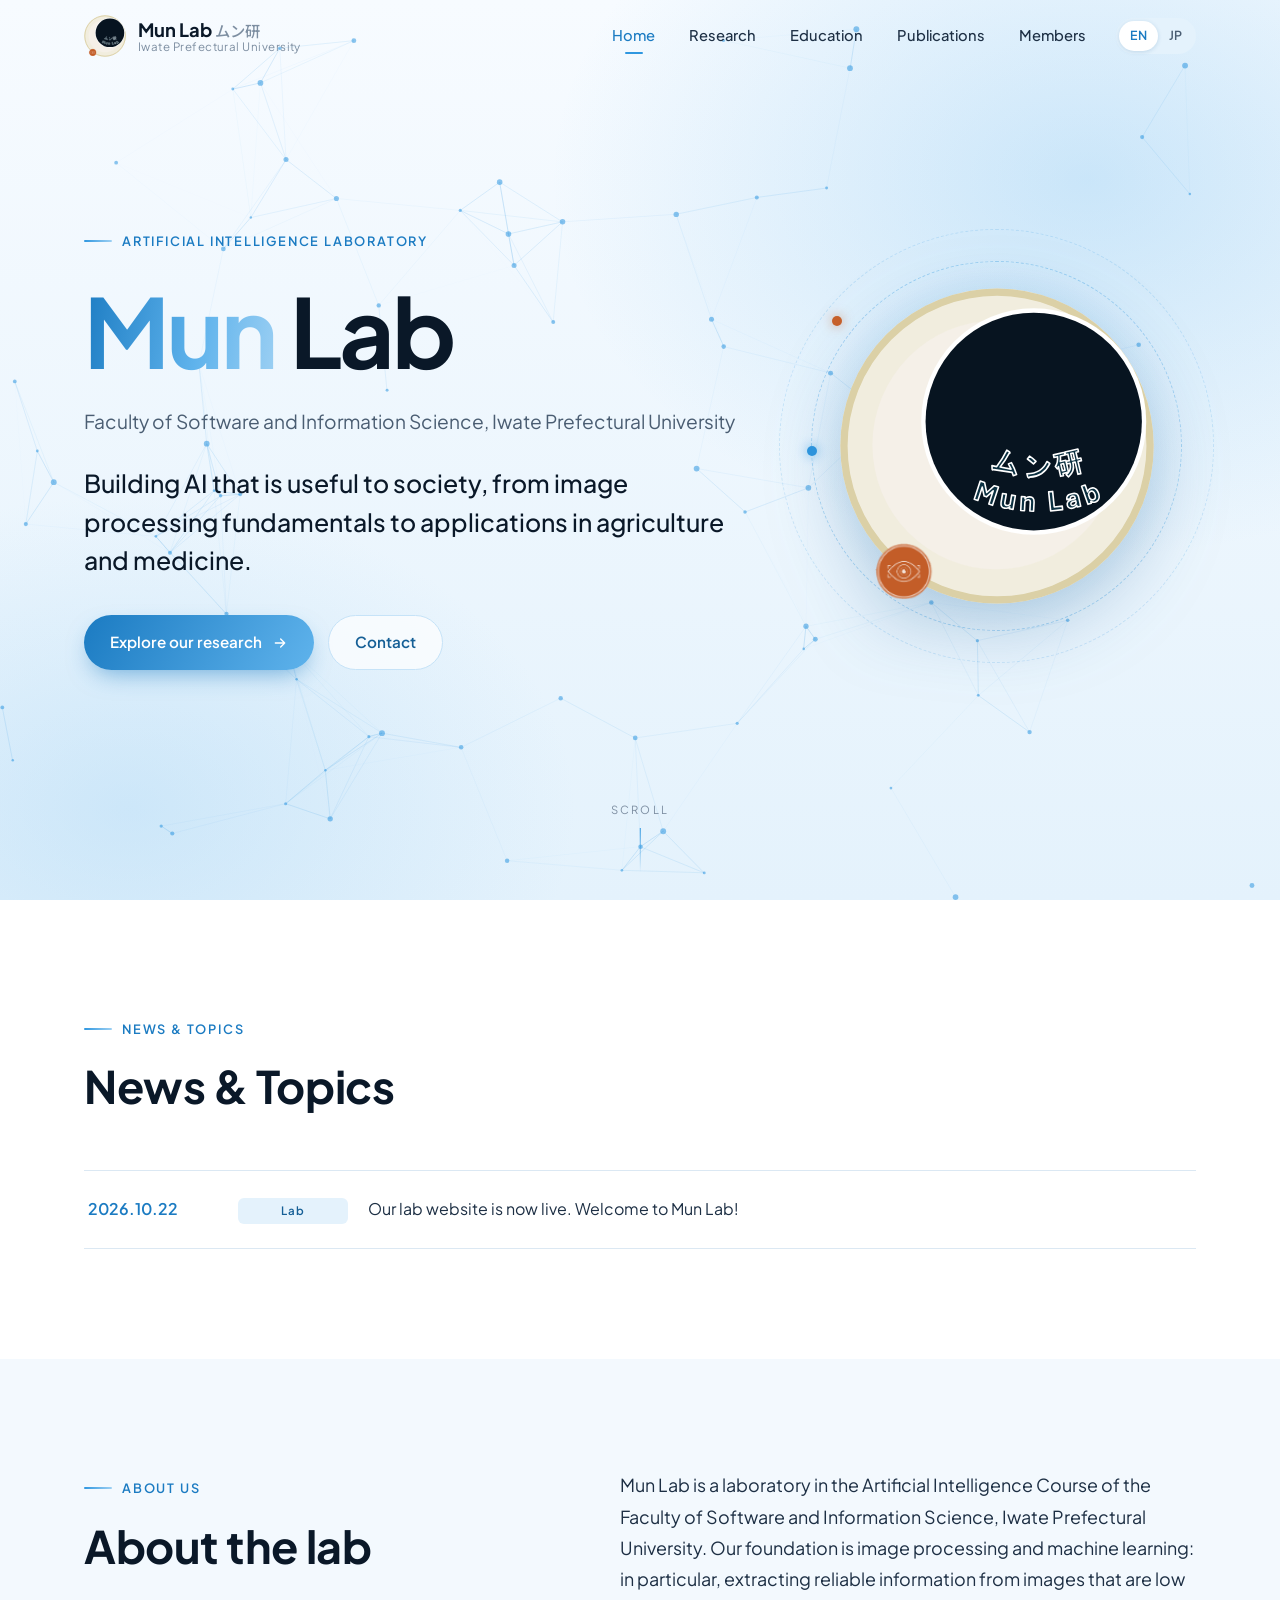
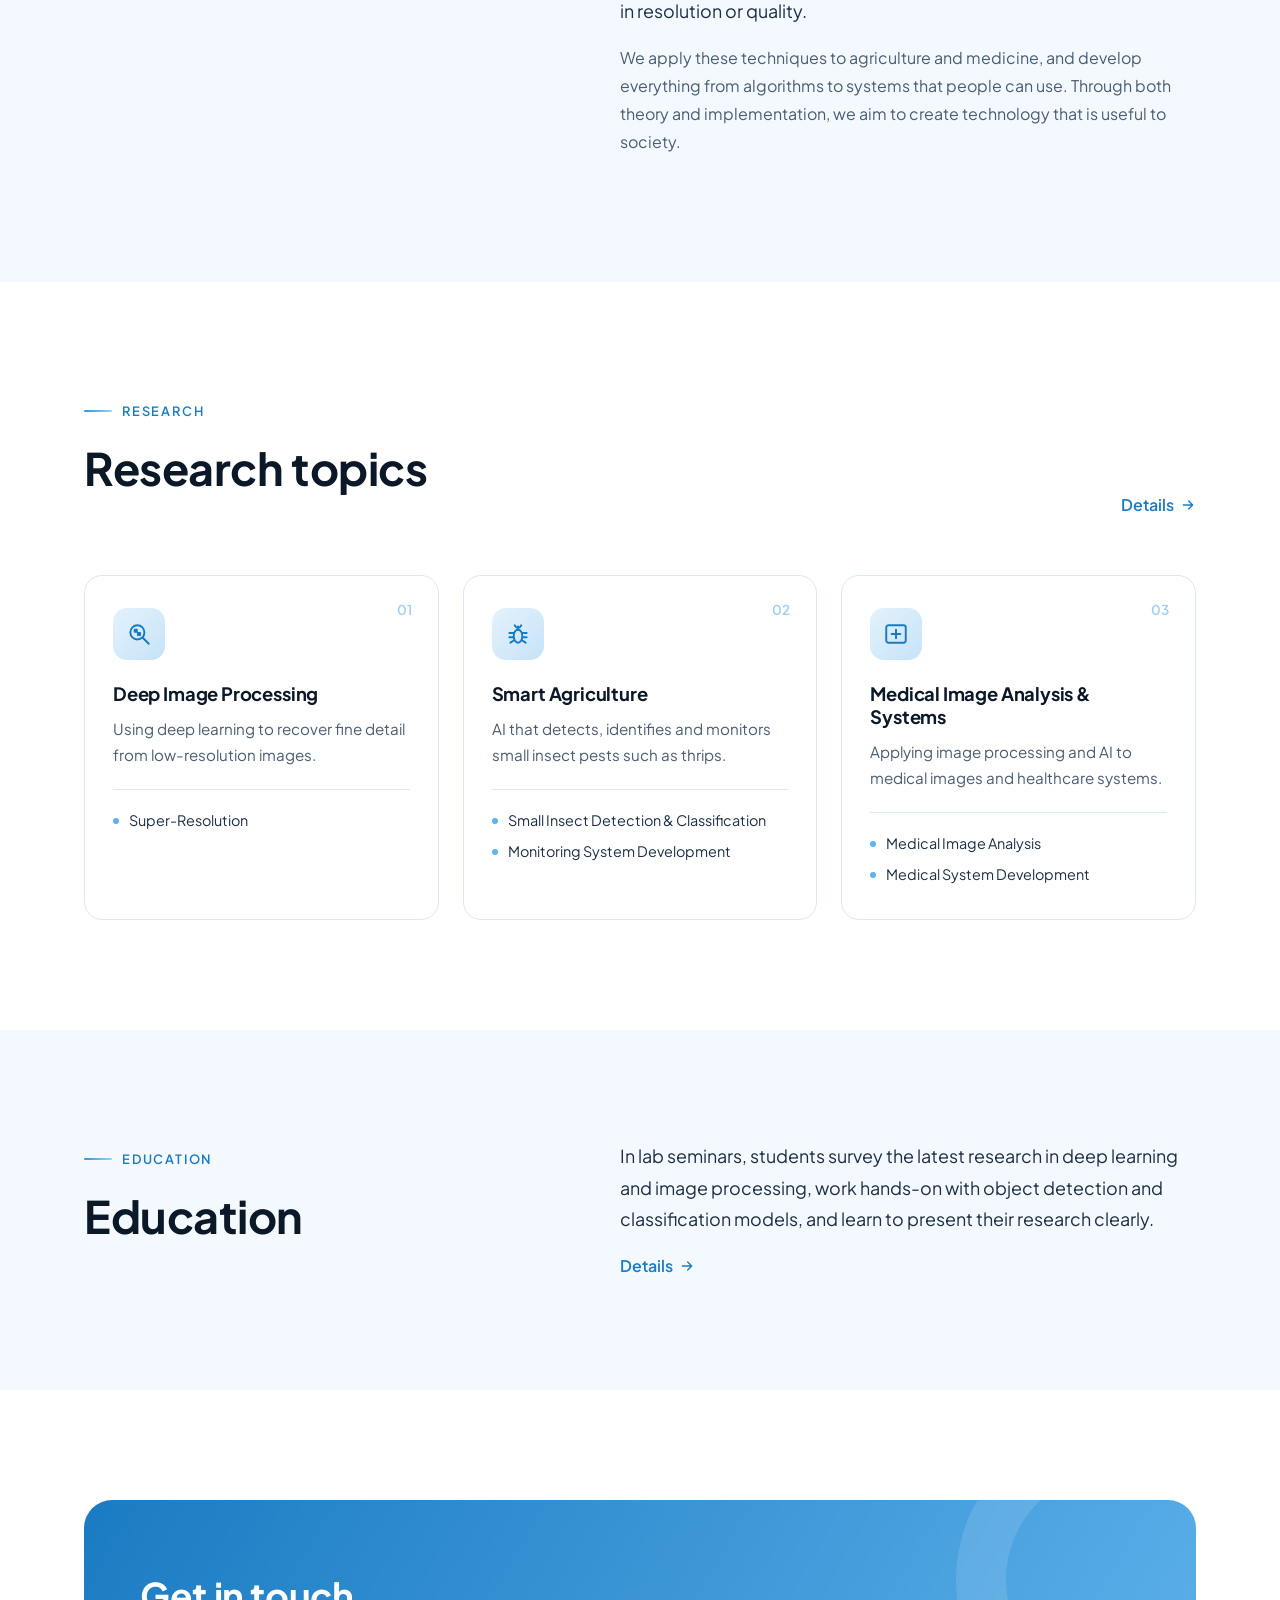
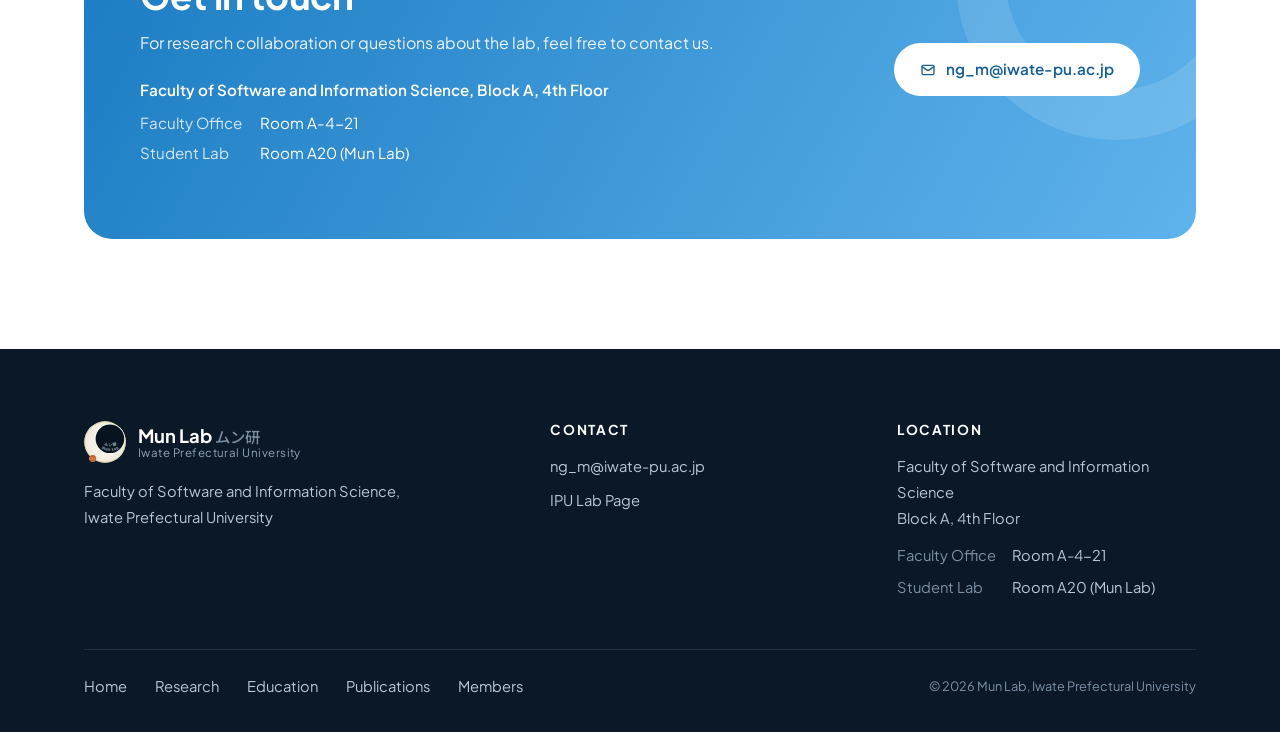
==== commit 0b887357: "v1.3 - Add lab location and thrips system link - Contact section and footer: lab location (Block A, " ====
--- a/index.html
+++ b/index.html
@@ -9,7 +9,7 @@
   <link rel="preconnect" href="https://fonts.googleapis.com">
   <link rel="preconnect" href="https://fonts.gstatic.com" crossorigin>
   <link href="https://fonts.googleapis.com/css2?family=Plus+Jakarta+Sans:wght@400;500;600;700;800&family=Noto+Sans+JP:wght@400;500;700&display=swap" rel="stylesheet">
-  <link rel="stylesheet" href="css/style.css?v=1.1">
+  <link rel="stylesheet" href="css/style.css?v=1.9">
   <script>(function(){var l;try{l=localStorage.getItem("lang")}catch(e){}if(!l)l=(navigator.language||"").slice(0,2)==="ja"?"ja":"en";document.documentElement.setAttribute("data-lang",l);document.documentElement.lang=l})()</script>
 </head>
 <body data-page="home"
@@ -182,6 +182,16 @@
             <h2 data-l="ja">お問い合わせ</h2>
             <p data-l="en">For research collaboration or questions about the lab, feel free to contact us.</p>
             <p data-l="ja">共同研究や研究室に関するご質問は、お気軽にご連絡ください。</p>
+            <div class="lab-location">
+              <p class="lab-addr" data-l="en">Faculty of Software and Information Science, Block A, 4th Floor</p>
+              <p class="lab-addr" data-l="ja">ソフトウェア情報学部 A棟 4階</p>
+              <dl class="lab-rooms">
+                <dt data-l="en">Faculty Office</dt><dt data-l="ja">教員研究室</dt>
+                <dd data-l="en">Room A-4-21</dd><dd data-l="ja">A-4-21</dd>
+                <dt data-l="en">Student Lab</dt><dt data-l="ja">学生研究室</dt>
+                <dd data-l="en">Room A20 (Mun Lab)</dd><dd data-l="ja">A20（ムン研）</dd>
+              </dl>
+            </div>
           </div>
           <a class="btn" href="mailto:ng_m@iwate-pu.ac.jp">
             <svg viewBox="0 0 24 24" fill="none" stroke="currentColor" stroke-width="2" stroke-linecap="round" stroke-linejoin="round"><rect x="3" y="5" width="18" height="14" rx="2"/><path d="M3 7l9 6 9-6"/></svg>
@@ -193,6 +203,6 @@
   </main>
 
   <div id="site-footer"></div>
-  <script src="js/main.js?v=1.1"></script>
+  <script src="js/main.js?v=1.9"></script>
 </body>
 </html>
--- a/css/style.css
+++ b/css/style.css
@@ -48,6 +48,8 @@
 }
 
 img { max-width: 100%; display: block; }
+[data-l="ja"] { font-family: "Noto Sans JP", var(--font-sans); }
+[data-l="ja"] .latin { font-family: var(--font-sans); }  /* English names inside Japanese text */
 a { color: var(--sky-600); text-decoration: none; transition: color .2s; }
 a:hover { color: var(--sky-700); }
 
@@ -480,6 +482,11 @@
 }
 .contact-band h2 { color: var(--white); font-size: clamp(1.6rem, 3.4vw, 2.3rem); margin-bottom: .3em; }
 .contact-band p { margin: 0; opacity: .9; }
+.lab-location { margin-top: 20px; font-size: .95rem; }
+.contact-band .lab-addr { font-weight: 600; opacity: 1; margin-bottom: 6px; }
+.lab-rooms { margin: 0; display: grid; grid-template-columns: max-content 1fr; gap: 4px 18px; }
+.lab-rooms dt { opacity: .8; }
+.lab-rooms dd { margin: 0; }
 .contact-band .btn { background: var(--white); color: var(--sky-700); position: relative; z-index: 1; }
 .contact-band .btn:hover { transform: translateY(-2px); box-shadow: 0 14px 30px -10px rgba(0,0,0,.3); }
 
@@ -568,6 +575,14 @@
   border-radius: 14px;
 }
 .subthemes li:only-child { grid-column: 1 / -1; }
+.sub-link {
+  display: inline-flex; align-items: center; gap: 6px;
+  margin-top: 12px; padding: 6px 12px;
+  border: 1px solid var(--sky-200); border-radius: 8px;
+  font-size: .85rem; font-weight: 600;
+}
+.sub-link:hover { background: var(--sky-50); }
+.sub-link svg { width: 14px; height: 14px; }
 .subthemes h4 { font-size: 1rem; margin: 0 0 4px; }
 .subthemes p { margin: 0; color: var(--ink-2); font-size: .92rem; line-height: 1.65; }
 
@@ -719,10 +734,21 @@
 .site-footer .brand { color: var(--white); margin-bottom: 16px; }
 .site-footer .brand-sub { color: #8ea3b8; }
 .site-footer h4 { color: var(--white); font-size: .85rem; letter-spacing: .12em; text-transform: uppercase; margin-bottom: 16px; }
+html[data-lang="ja"] .site-footer h4 { letter-spacing: .04em; font-size: .9rem; }
 .site-footer ul { list-style: none; margin: 0; padding: 0; display: grid; gap: 8px; }
 .site-footer a { color: #b9c8d8; }
 .site-footer a:hover { color: var(--sky-300); }
-.footer-bottom { padding-top: 24px; font-size: .8rem; color: #7d90a4; }
+.site-footer .f-addr { margin: 0 0 12px; }
+.f-rooms { margin: 0; display: grid; grid-template-columns: max-content 1fr; gap: 6px 16px; }
+.f-rooms dt { color: #7d90a4; }
+.f-rooms dd { margin: 0; }
+.footer-bottom {
+  display: flex; align-items: center; justify-content: space-between; flex-wrap: wrap;
+  gap: 16px 32px;
+  padding-top: 24px;
+}
+.footer-nav { display: flex; flex-wrap: wrap; gap: 8px 28px; }
+.copyright { font-size: .8rem; color: #7d90a4; }
 
 /* ---------- Scroll reveal (float up) ---------- */
 .reveal {
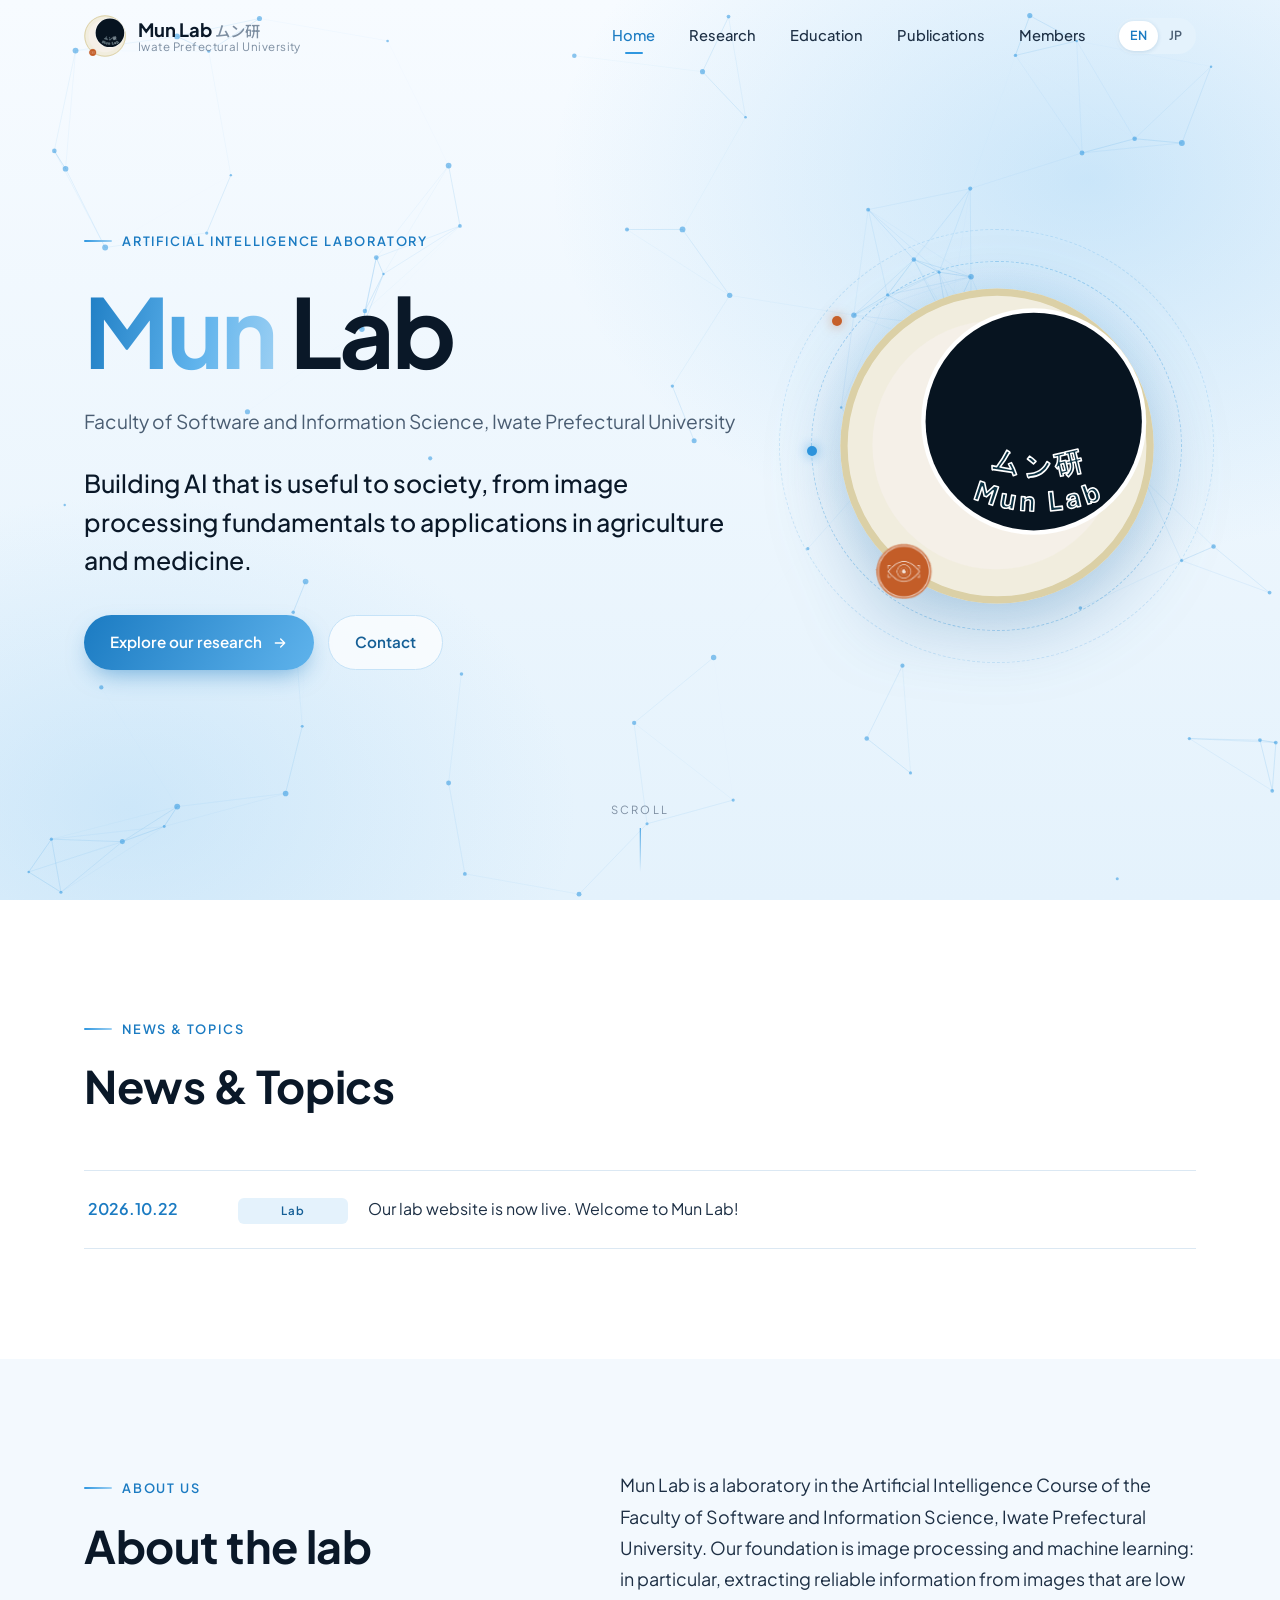
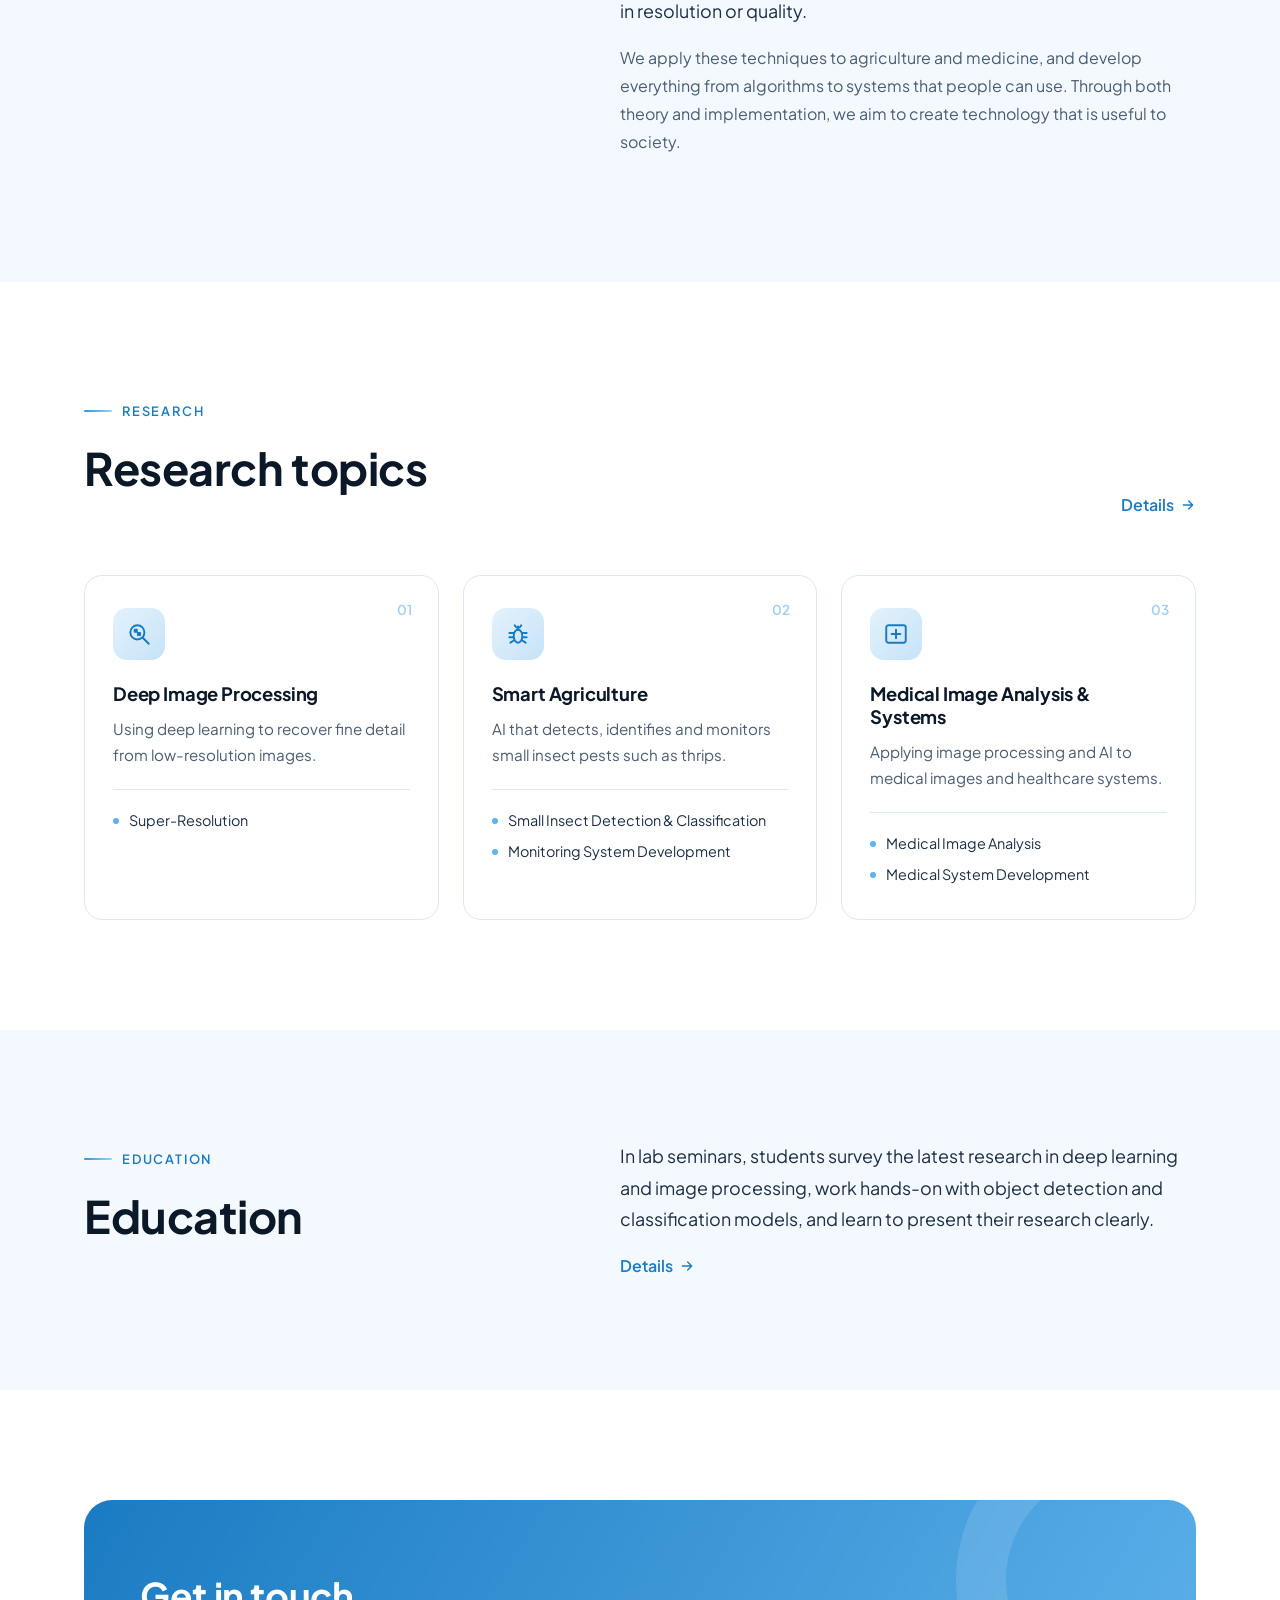
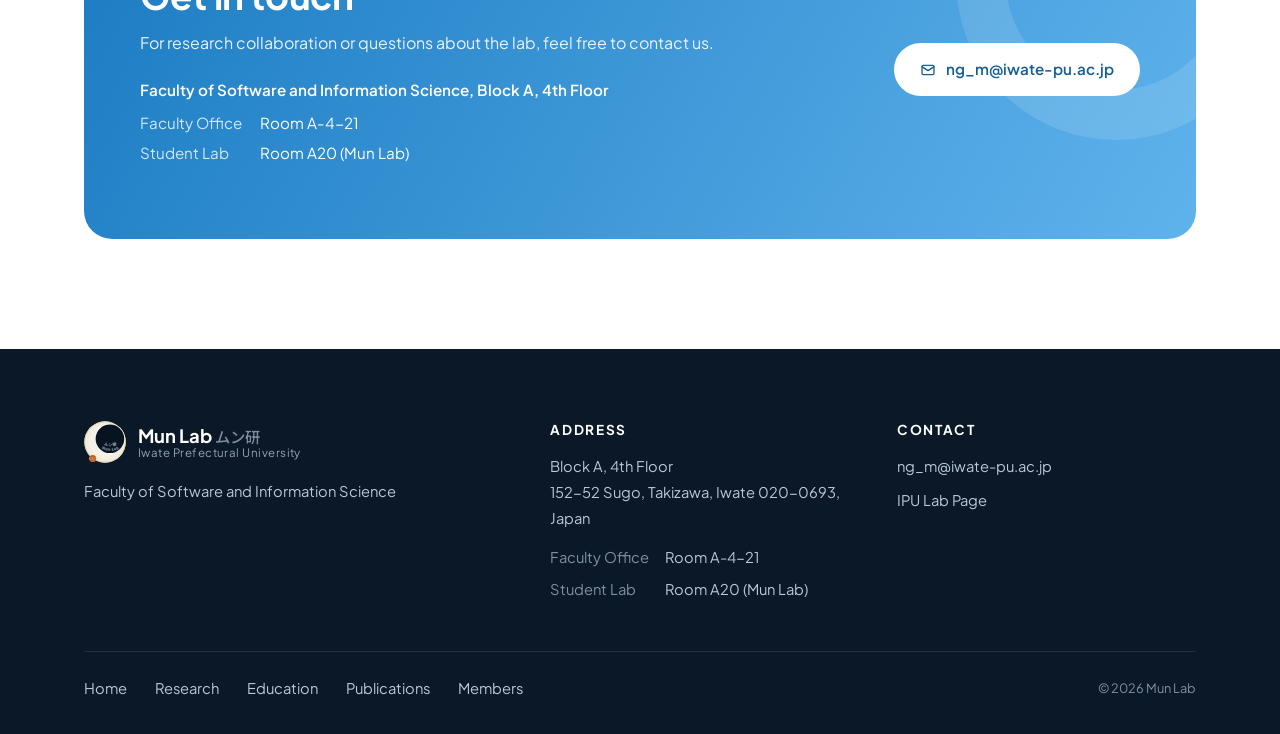
==== commit c19fdb3a: "v1.4 - Simplify footer and add university address - Footer shows each item once: logo + faculty, Add" ====
--- a/index.html
+++ b/index.html
@@ -9,7 +9,7 @@
   <link rel="preconnect" href="https://fonts.googleapis.com">
   <link rel="preconnect" href="https://fonts.gstatic.com" crossorigin>
   <link href="https://fonts.googleapis.com/css2?family=Plus+Jakarta+Sans:wght@400;500;600;700;800&family=Noto+Sans+JP:wght@400;500;700&display=swap" rel="stylesheet">
-  <link rel="stylesheet" href="css/style.css?v=1.9">
+  <link rel="stylesheet" href="css/style.css?v=2.2">
   <script>(function(){var l;try{l=localStorage.getItem("lang")}catch(e){}if(!l)l=(navigator.language||"").slice(0,2)==="ja"?"ja":"en";document.documentElement.setAttribute("data-lang",l);document.documentElement.lang=l})()</script>
 </head>
 <body data-page="home"
@@ -203,6 +203,6 @@
   </main>
 
   <div id="site-footer"></div>
-  <script src="js/main.js?v=1.9"></script>
+  <script src="js/main.js?v=2.2"></script>
 </body>
 </html>
--- a/css/style.css
+++ b/css/style.css
@@ -738,7 +738,7 @@
 .site-footer ul { list-style: none; margin: 0; padding: 0; display: grid; gap: 8px; }
 .site-footer a { color: #b9c8d8; }
 .site-footer a:hover { color: var(--sky-300); }
-.site-footer .f-addr { margin: 0 0 12px; }
+.f-postal { font-style: normal; margin-bottom: 14px; }
 .f-rooms { margin: 0; display: grid; grid-template-columns: max-content 1fr; gap: 6px 16px; }
 .f-rooms dt { color: #7d90a4; }
 .f-rooms dd { margin: 0; }
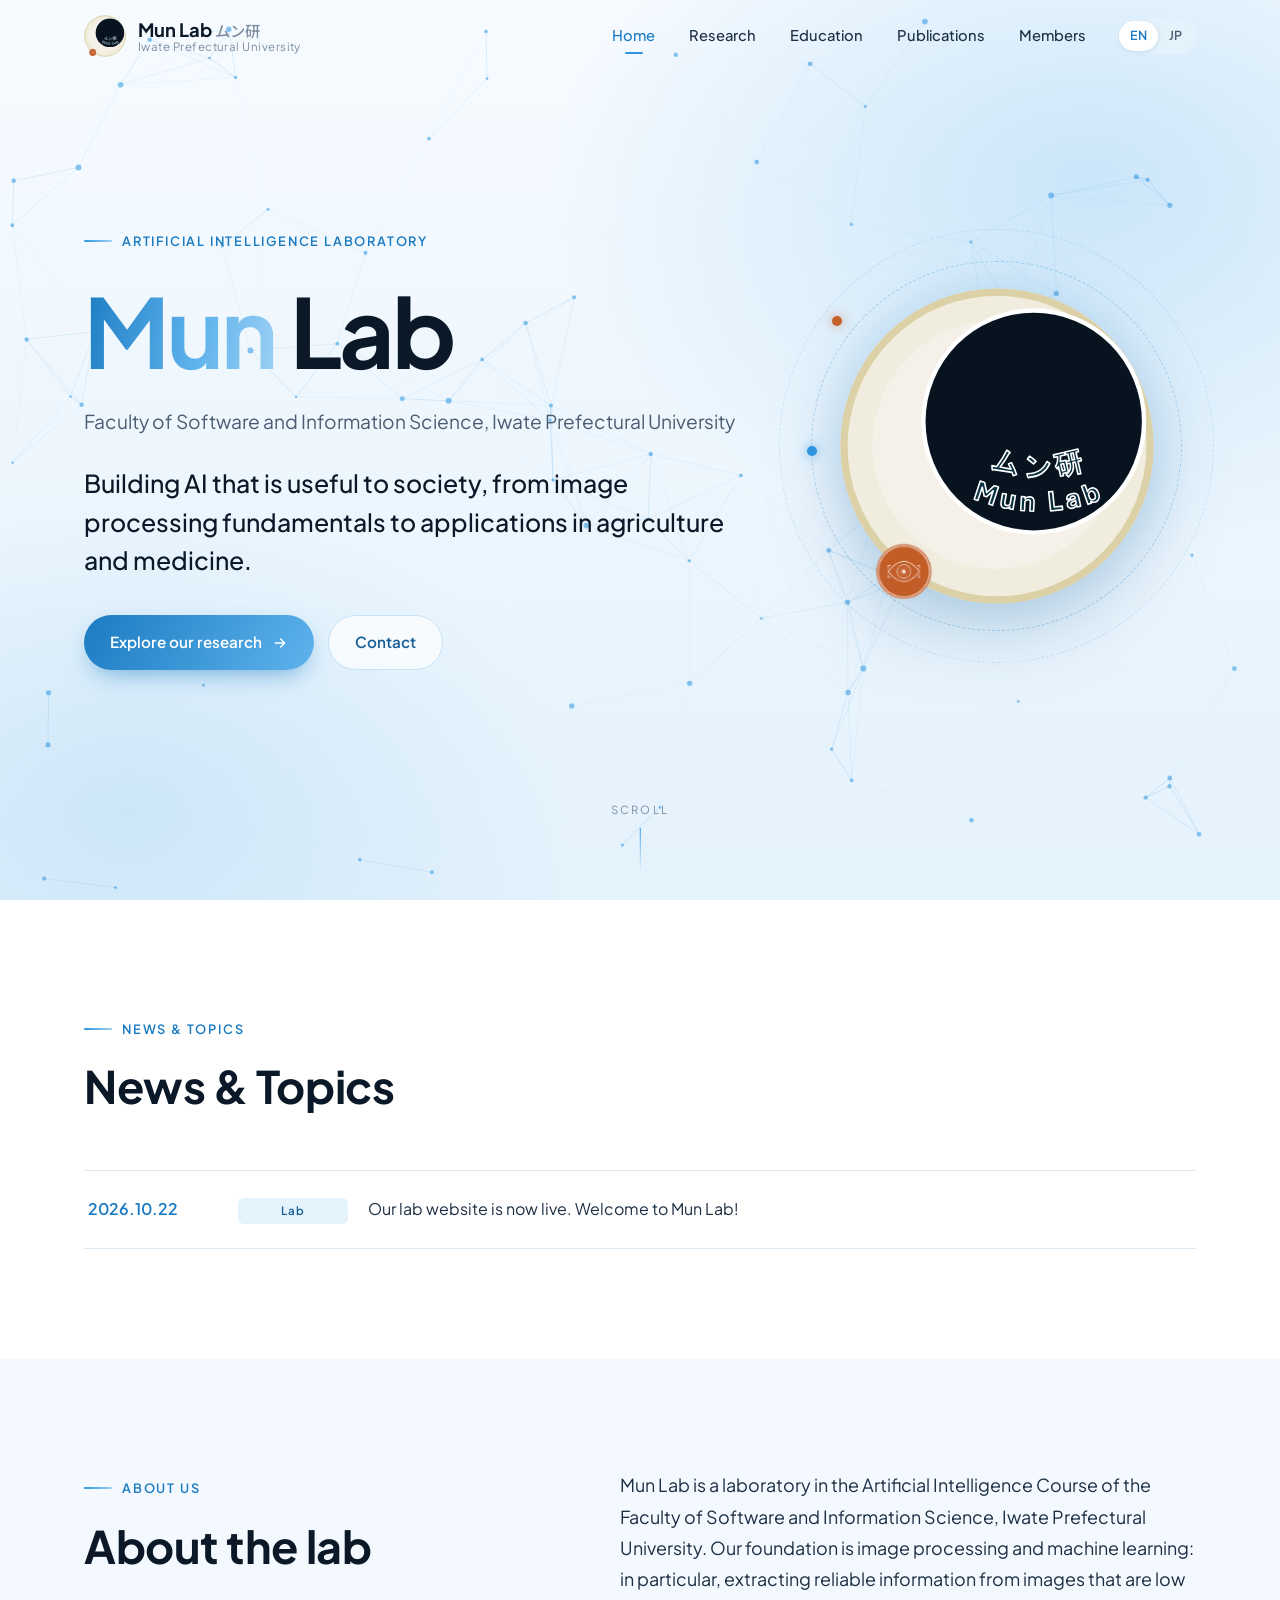
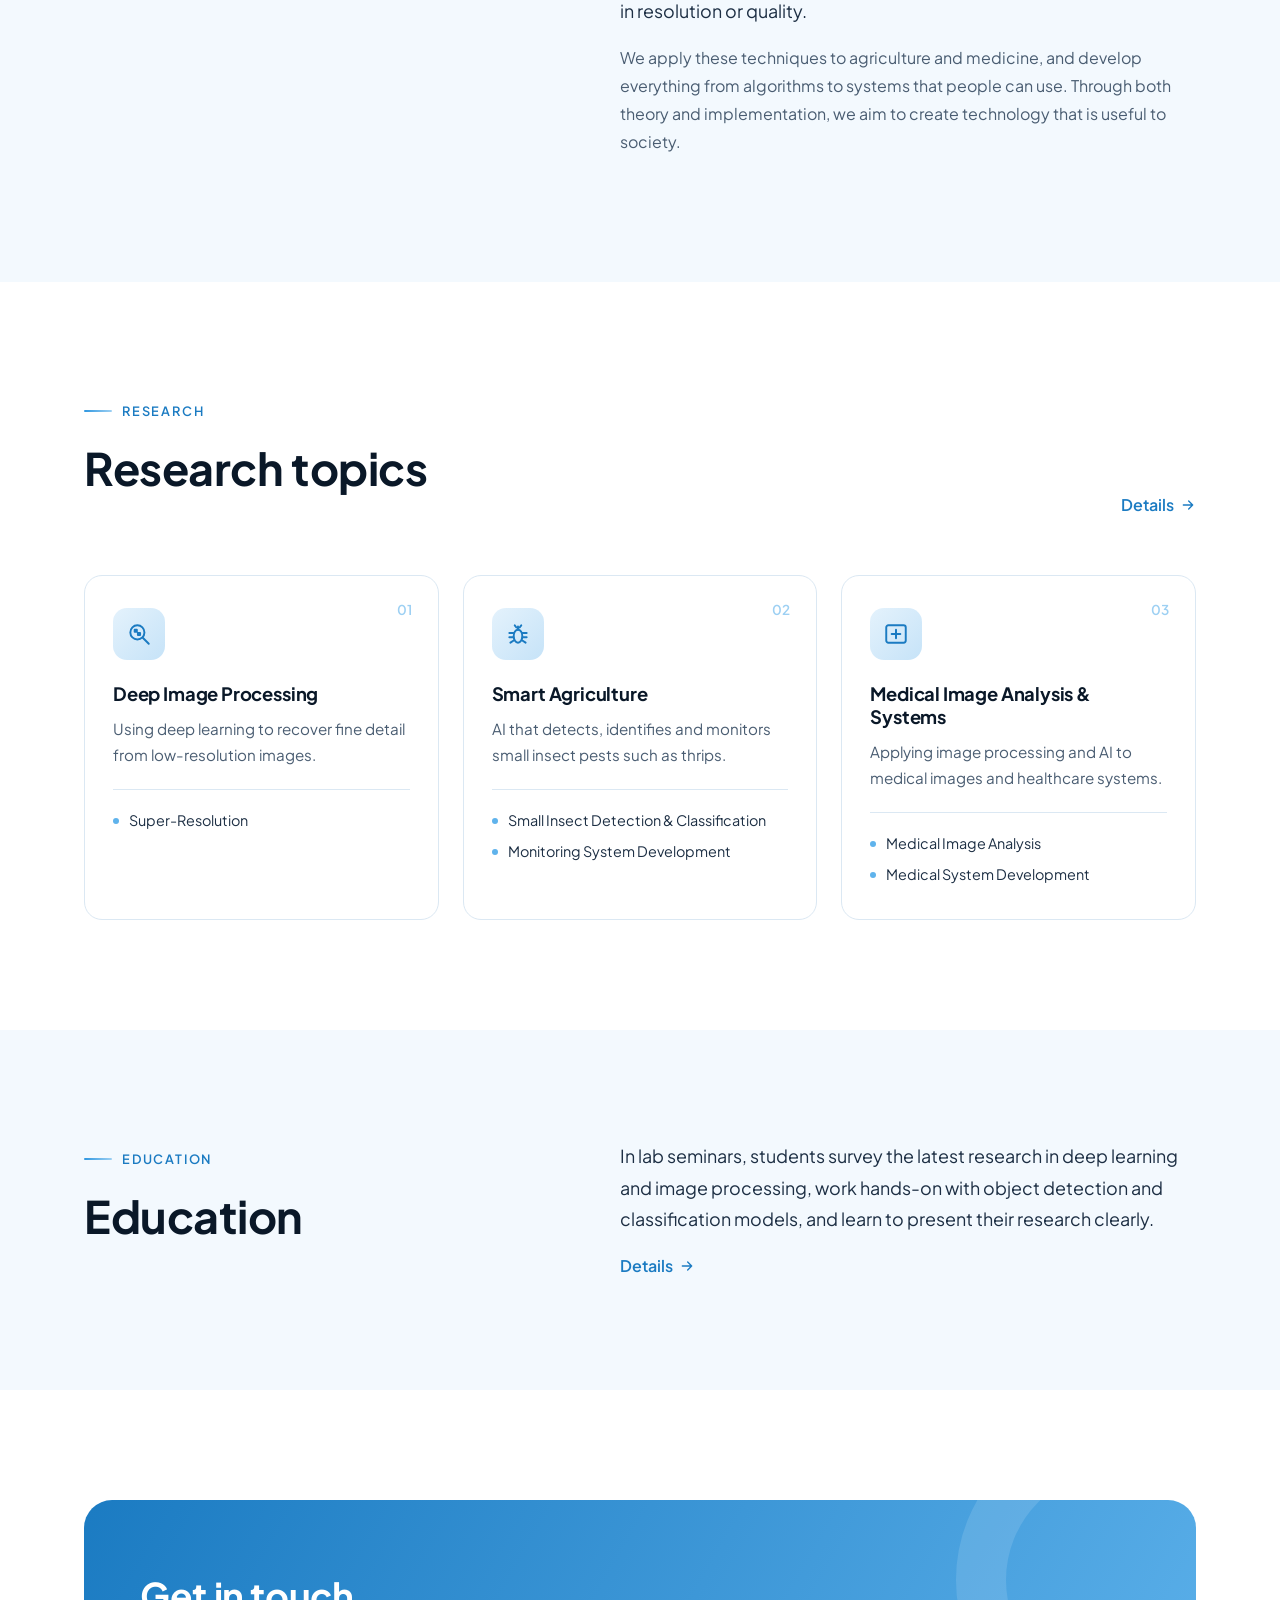
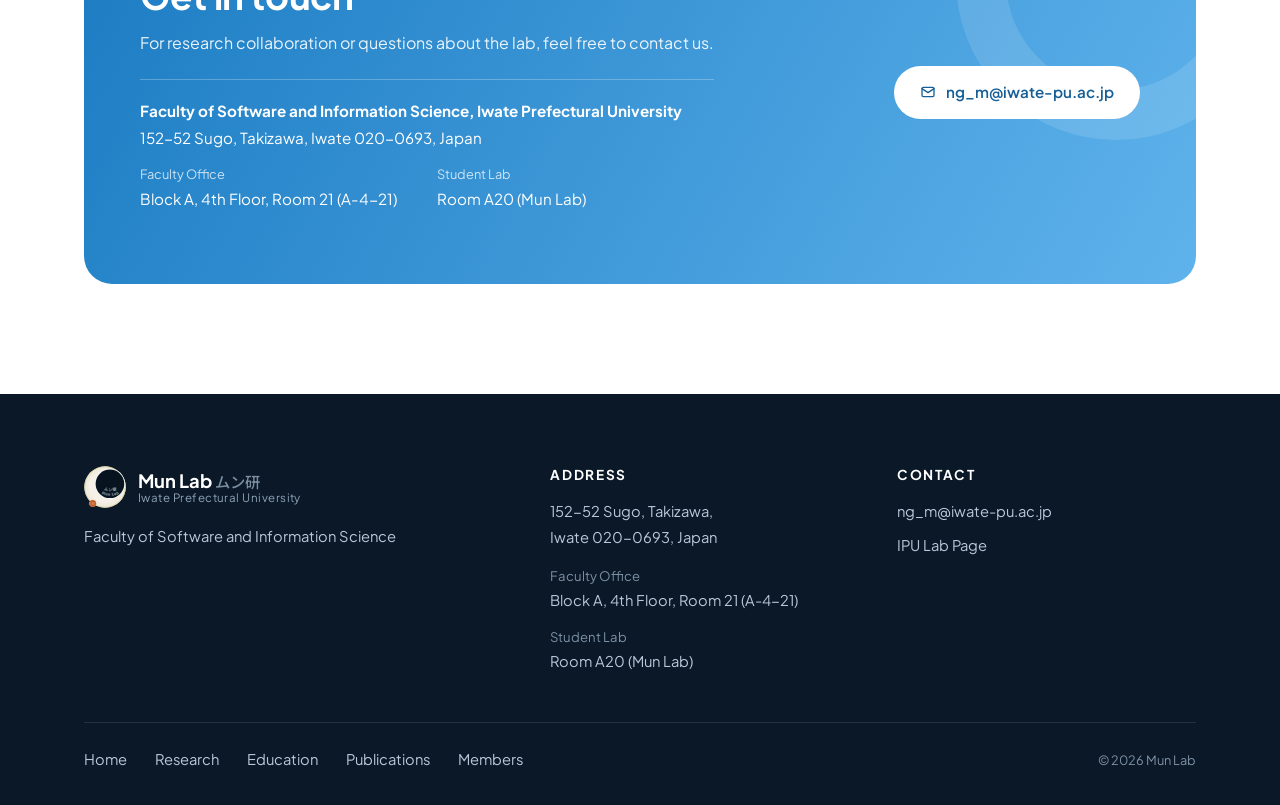
==== commit 83dab4ed: "v1.5 - Tidy address layout in footer and contact section - Footer: postal address, then Faculty Offi" ====
--- a/index.html
+++ b/index.html
@@ -9,7 +9,7 @@
   <link rel="preconnect" href="https://fonts.googleapis.com">
   <link rel="preconnect" href="https://fonts.gstatic.com" crossorigin>
   <link href="https://fonts.googleapis.com/css2?family=Plus+Jakarta+Sans:wght@400;500;600;700;800&family=Noto+Sans+JP:wght@400;500;700&display=swap" rel="stylesheet">
-  <link rel="stylesheet" href="css/style.css?v=2.2">
+  <link rel="stylesheet" href="css/style.css?v=2.5">
   <script>(function(){var l;try{l=localStorage.getItem("lang")}catch(e){}if(!l)l=(navigator.language||"").slice(0,2)==="ja"?"ja":"en";document.documentElement.setAttribute("data-lang",l);document.documentElement.lang=l})()</script>
 </head>
 <body data-page="home"
@@ -183,13 +183,17 @@
             <p data-l="en">For research collaboration or questions about the lab, feel free to contact us.</p>
             <p data-l="ja">共同研究や研究室に関するご質問は、お気軽にご連絡ください。</p>
             <div class="lab-location">
-              <p class="lab-addr" data-l="en">Faculty of Software and Information Science, Block A, 4th Floor</p>
-              <p class="lab-addr" data-l="ja">ソフトウェア情報学部 A棟 4階</p>
+              <p class="lab-addr" data-l="en"><strong>Faculty of Software and Information Science, Iwate Prefectural University</strong><br>152-52 Sugo, Takizawa, Iwate 020-0693, Japan</p>
+              <p class="lab-addr" data-l="ja"><strong>岩手県立大学 ソフトウェア情報学部</strong><br>〒020-0693 岩手県滝沢市巣子152-52</p>
               <dl class="lab-rooms">
-                <dt data-l="en">Faculty Office</dt><dt data-l="ja">教員研究室</dt>
-                <dd data-l="en">Room A-4-21</dd><dd data-l="ja">A-4-21</dd>
-                <dt data-l="en">Student Lab</dt><dt data-l="ja">学生研究室</dt>
-                <dd data-l="en">Room A20 (Mun Lab)</dd><dd data-l="ja">A20（ムン研）</dd>
+                <div>
+                  <dt data-l="en">Faculty Office</dt><dt data-l="ja">教員研究室</dt>
+                  <dd data-l="en">Block A, 4th Floor, Room 21 (A-4-21)</dd><dd data-l="ja">A棟4階21号室（A-4-21）</dd>
+                </div>
+                <div>
+                  <dt data-l="en">Student Lab</dt><dt data-l="ja">学生研究室</dt>
+                  <dd data-l="en">Room A20 (Mun Lab)</dd><dd data-l="ja">A20（ムン研）</dd>
+                </div>
               </dl>
             </div>
           </div>
@@ -203,6 +207,6 @@
   </main>
 
   <div id="site-footer"></div>
-  <script src="js/main.js?v=2.2"></script>
+  <script src="js/main.js?v=2.5"></script>
 </body>
 </html>
--- a/css/style.css
+++ b/css/style.css
@@ -482,10 +482,10 @@
 }
 .contact-band h2 { color: var(--white); font-size: clamp(1.6rem, 3.4vw, 2.3rem); margin-bottom: .3em; }
 .contact-band p { margin: 0; opacity: .9; }
-.lab-location { margin-top: 20px; font-size: .95rem; }
-.contact-band .lab-addr { font-weight: 600; opacity: 1; margin-bottom: 6px; }
-.lab-rooms { margin: 0; display: grid; grid-template-columns: max-content 1fr; gap: 4px 18px; }
-.lab-rooms dt { opacity: .8; }
+.lab-location { margin-top: 22px; padding-top: 18px; border-top: 1px solid rgba(255,255,255,.25); font-size: .95rem; }
+.contact-band .lab-addr { opacity: 1; margin-bottom: 12px; }
+.lab-rooms { margin: 0; display: flex; flex-wrap: wrap; gap: 12px 40px; }
+.lab-rooms dt { font-size: .8rem; opacity: .75; }
 .lab-rooms dd { margin: 0; }
 .contact-band .btn { background: var(--white); color: var(--sky-700); position: relative; z-index: 1; }
 .contact-band .btn:hover { transform: translateY(-2px); box-shadow: 0 14px 30px -10px rgba(0,0,0,.3); }
@@ -739,9 +739,10 @@
 .site-footer a { color: #b9c8d8; }
 .site-footer a:hover { color: var(--sky-300); }
 .f-postal { font-style: normal; margin-bottom: 14px; }
-.f-rooms { margin: 0; display: grid; grid-template-columns: max-content 1fr; gap: 6px 16px; }
-.f-rooms dt { color: #7d90a4; }
-.f-rooms dd { margin: 0; }
+.f-rooms { margin: 0; }
+.f-rooms dt { color: #7d90a4; font-size: .82rem; }
+.f-rooms dd { margin: 0 0 12px; }
+.f-rooms dd:last-child { margin-bottom: 0; }
 .footer-bottom {
   display: flex; align-items: center; justify-content: space-between; flex-wrap: wrap;
   gap: 16px 32px;
